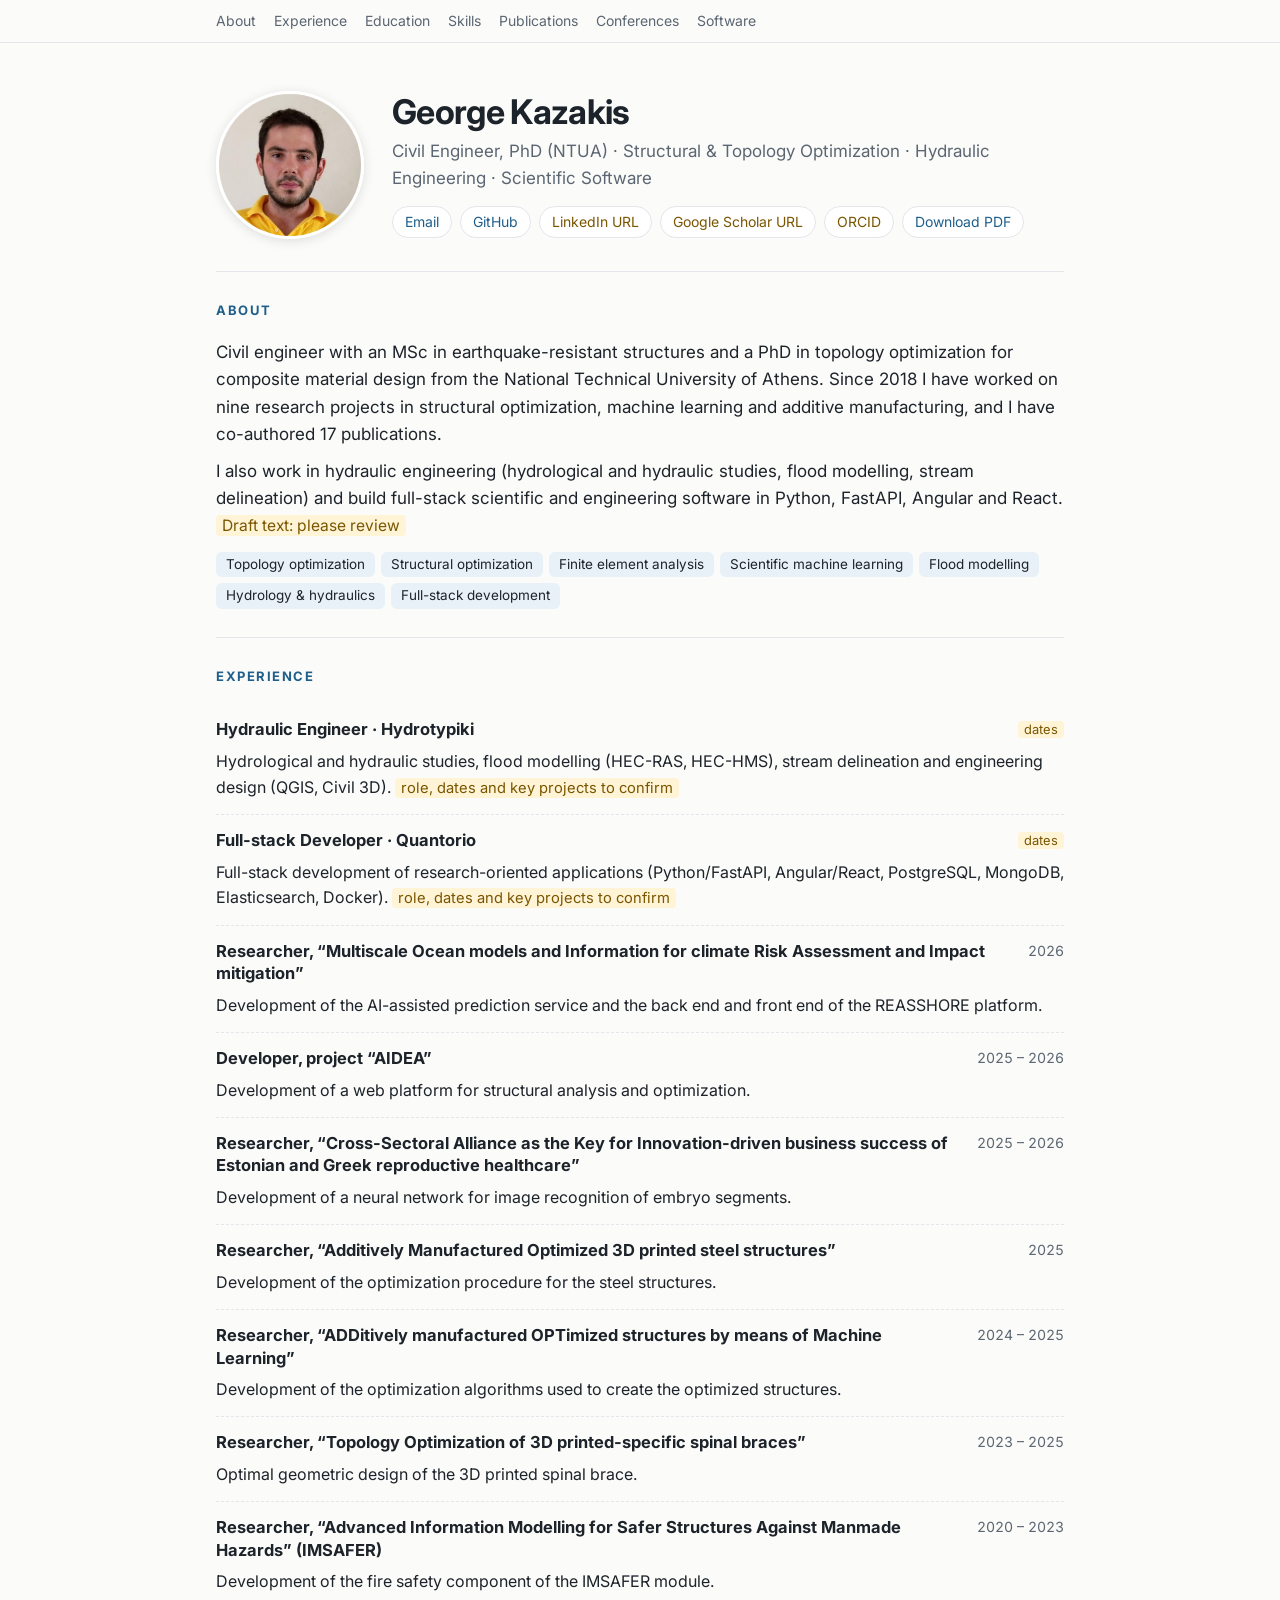
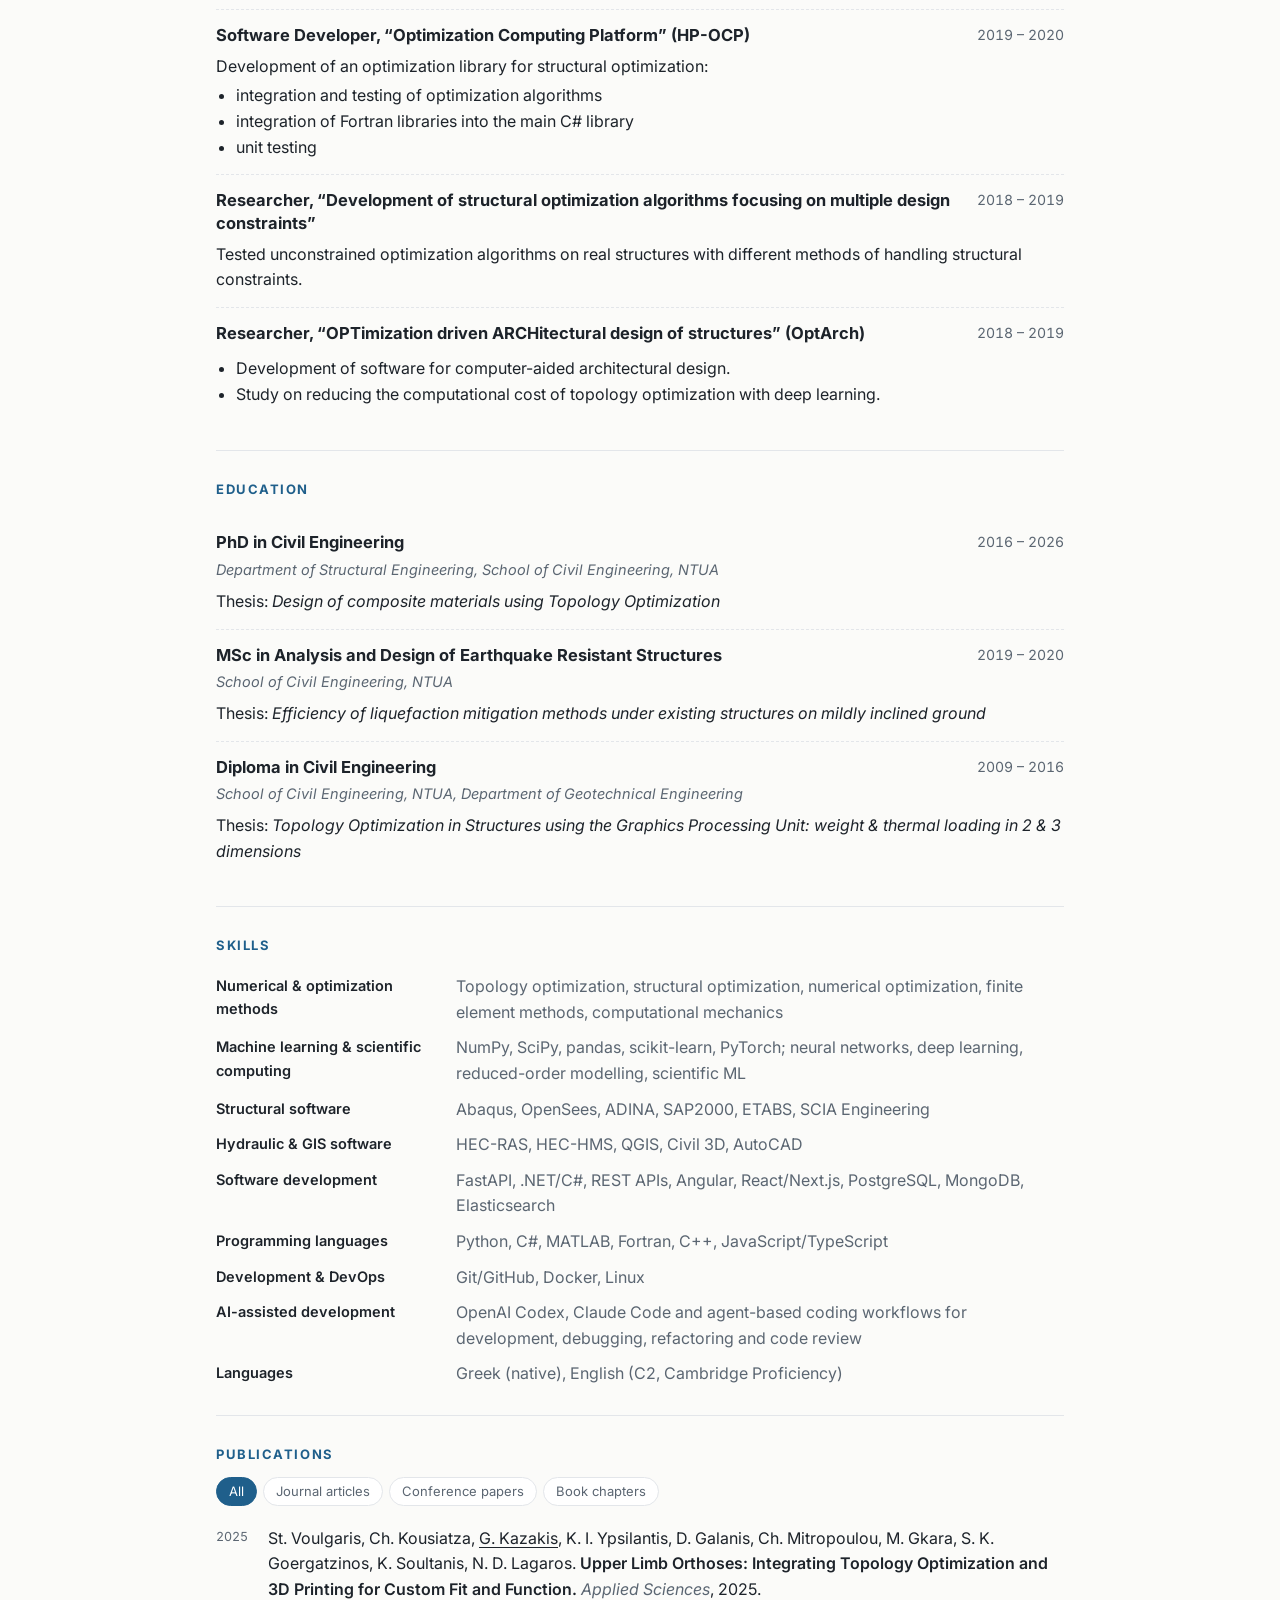
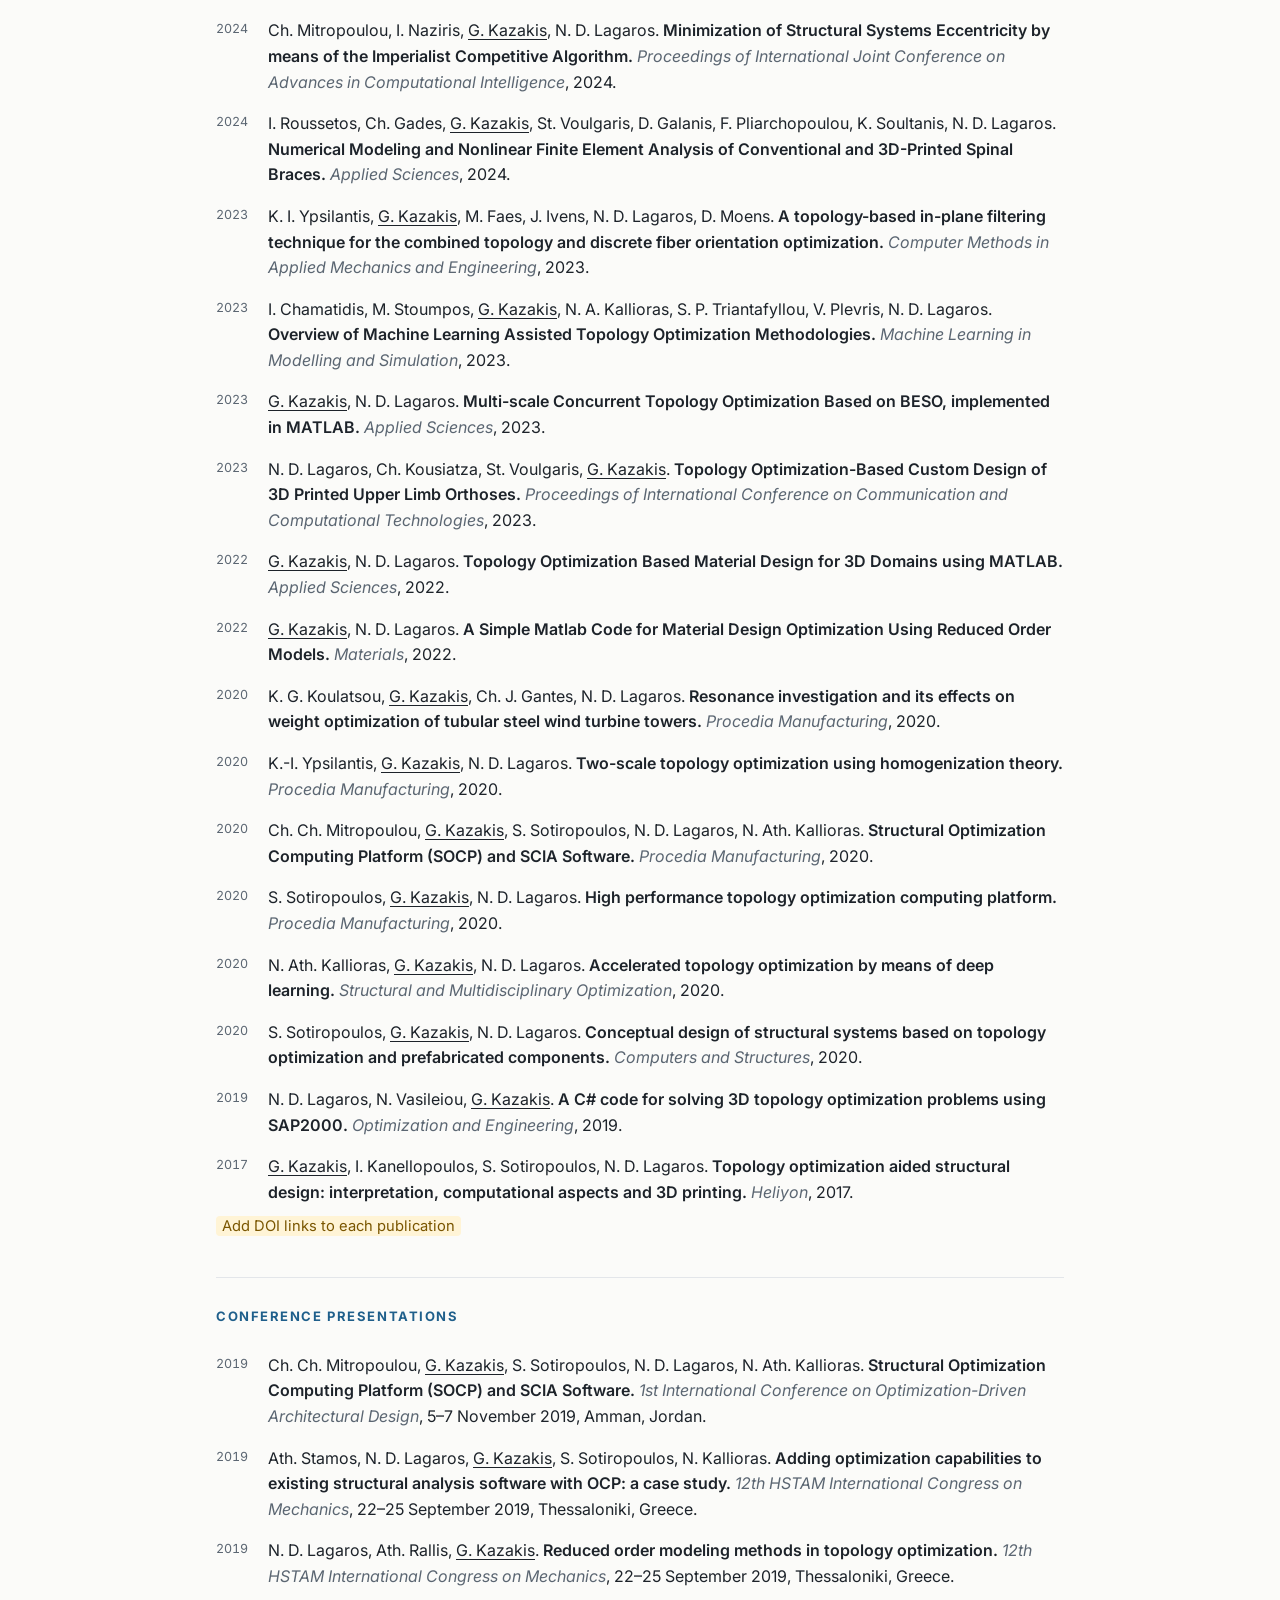
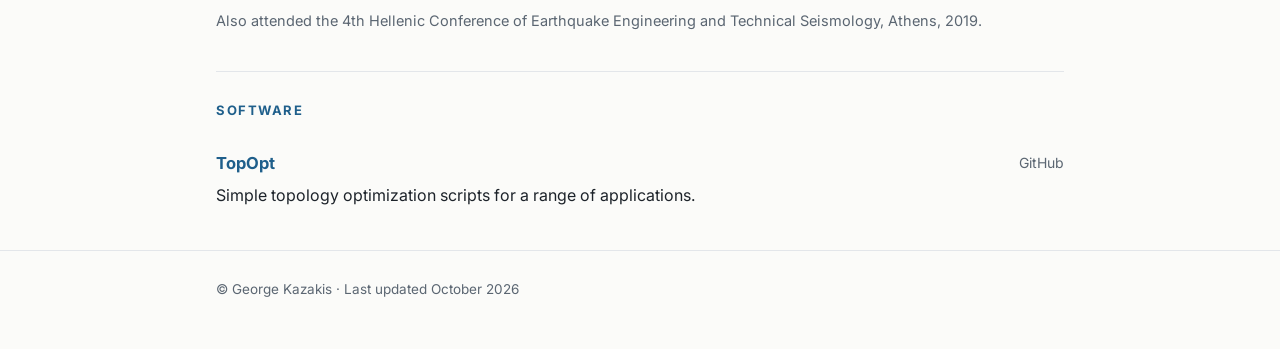
==== index.html @ 55e33fa8 "Add draft CV page (index.html, style.css, profile photo) Static single-page CV built from the existi" ====
<!doctype html>
<html lang="en">
<head>
  <meta charset="utf-8">
  <meta name="viewport" content="width=device-width, initial-scale=1">
  <title>George Kazakis</title>
  <meta name="description" content="George Kazakis, PhD candidate in Civil Engineering (NTUA). Structural and topology optimization, hydraulic engineering, scientific software development.">
  <meta property="og:title" content="George Kazakis">
  <meta property="og:description" content="Civil engineer and researcher in structural and topology optimization, hydraulic engineering and scientific software.">
  <meta property="og:image" content="assets/profile.jpg">
  <link rel="preconnect" href="https://fonts.googleapis.com">
  <link rel="stylesheet" href="https://fonts.googleapis.com/css2?family=Inter:wght@400;600;700&display=swap">
  <link rel="stylesheet" href="style.css">
</head>
<body>

<nav class="nav">
  <div class="wrap">
    <a href="#about">About</a>
    <a href="#experience">Experience</a>
    <a href="#education">Education</a>
    <a href="#skills">Skills</a>
    <a href="#publications">Publications</a>
    <a href="#conferences">Conferences</a>
    <a href="#software">Software</a>
  </div>
</nav>

<main class="wrap">

  <header class="hero">
    <img src="assets/profile.jpg" alt="Portrait of George Kazakis" width="148" height="148">
    <div>
      <h1>George Kazakis</h1>
      <p class="role">Civil Engineer, PhD (NTUA) · Structural &amp; Topology Optimization · Hydraulic Engineering · Scientific Software</p>
      <ul class="links">
        <li><a href="mailto:kzkgeorge@gmail.com">Email</a></li>
        <li><a href="https://github.com/georgekazakis">GitHub</a></li>
        <li><span class="todo">LinkedIn URL</span></li>
        <li><span class="todo">Google Scholar URL</span></li>
        <li><span class="todo">ORCID</span></li>
        <li class="no-print"><a href="#" onclick="window.print();return false;">Download PDF</a></li>
      </ul>
    </div>
  </header>

  <section id="about" class="about">
    <h2>About</h2>
    <p>
      Civil engineer with an MSc in earthquake-resistant structures and a PhD in topology optimization
      for composite material design from the National Technical University of Athens.
      Since 2018 I have worked on nine research projects in structural optimization, machine learning
      and additive manufacturing, and I have co-authored 17 publications.
    </p>
    <p>
      I also work in hydraulic engineering (hydrological and hydraulic studies, flood modelling,
      stream delineation) and build full-stack scientific and engineering software in Python, FastAPI, Angular and React.
      <span class="todo">Draft text: please review</span>
    </p>
    <ul class="tags">
      <li>Topology optimization</li>
      <li>Structural optimization</li>
      <li>Finite element analysis</li>
      <li>Scientific machine learning</li>
      <li>Flood modelling</li>
      <li>Hydrology &amp; hydraulics</li>
      <li>Full-stack development</li>
    </ul>
  </section>

  <section id="experience">
    <h2>Experience</h2>

    <div class="entry">
      <h3>Hydraulic Engineer · Hydrotypiki</h3>
      <span class="when"><span class="todo">dates</span></span>
      <div class="what">
        Hydrological and hydraulic studies, flood modelling (HEC-RAS, HEC-HMS), stream delineation and engineering design (QGIS, Civil 3D).
        <span class="todo">role, dates and key projects to confirm</span>
      </div>
    </div>

    <div class="entry">
      <h3>Full-stack Developer · Quantorio</h3>
      <span class="when"><span class="todo">dates</span></span>
      <div class="what">
        Full-stack development of research-oriented applications (Python/FastAPI, Angular/React, PostgreSQL, MongoDB, Elasticsearch, Docker).
        <span class="todo">role, dates and key projects to confirm</span>
      </div>
    </div>

    <div class="entry">
      <h3>Researcher, “Multiscale Ocean models and Information for climate Risk Assessment and Impact mitigation”</h3>
      <span class="when">2026</span>
      <div class="what">Development of the AI-assisted prediction service and the back end and front end of the REASSHORE platform.</div>
    </div>

    <div class="entry">
      <h3>Developer, project “AIDEA”</h3>
      <span class="when">2025 – 2026</span>
      <div class="what">Development of a web platform for structural analysis and optimization.</div>
    </div>

    <div class="entry">
      <h3>Researcher, “Cross-Sectoral Alliance as the Key for Innovation-driven business success of Estonian and Greek reproductive healthcare”</h3>
      <span class="when">2025 – 2026</span>
      <div class="what">Development of a neural network for image recognition of embryo segments.</div>
    </div>

    <div class="entry">
      <h3>Researcher, “Additively Manufactured Optimized 3D printed steel structures”</h3>
      <span class="when">2025</span>
      <div class="what">Development of the optimization procedure for the steel structures.</div>
    </div>

    <div class="entry">
      <h3>Researcher, “ADDitively manufactured OPTimized structures by means of Machine Learning”</h3>
      <span class="when">2024 – 2025</span>
      <div class="what">Development of the optimization algorithms used to create the optimized structures.</div>
    </div>

    <div class="entry">
      <h3>Researcher, “Topology Optimization of 3D printed-specific spinal braces”</h3>
      <span class="when">2023 – 2025</span>
      <div class="what">Optimal geometric design of the 3D printed spinal brace.</div>
    </div>

    <div class="entry">
      <h3>Researcher, “Advanced Information Modelling for Safer Structures Against Manmade Hazards” (IMSAFER)</h3>
      <span class="when">2020 – 2023</span>
      <div class="what">Development of the fire safety component of the IMSAFER module.</div>
    </div>

    <div class="entry">
      <h3>Software Developer, “Optimization Computing Platform” (HP-OCP)</h3>
      <span class="when">2019 – 2020</span>
      <div class="what">
        Development of an optimization library for structural optimization:
        <ul>
          <li>integration and testing of optimization algorithms</li>
          <li>integration of Fortran libraries into the main C# library</li>
          <li>unit testing</li>
        </ul>
      </div>
    </div>

    <div class="entry">
      <h3>Researcher, “Development of structural optimization algorithms focusing on multiple design constraints”</h3>
      <span class="when">2018 – 2019</span>
      <div class="what">Tested unconstrained optimization algorithms on real structures with different methods of handling structural constraints.</div>
    </div>

    <div class="entry">
      <h3>Researcher, “OPTimization driven ARCHitectural design of structures” (OptArch)</h3>
      <span class="when">2018 – 2019</span>
      <div class="what">
        <ul>
          <li>Development of software for computer-aided architectural design.</li>
          <li>Study on reducing the computational cost of topology optimization with deep learning.</li>
        </ul>
      </div>
    </div>
  </section>

  <section id="education">
    <h2>Education</h2>

    <div class="entry">
      <h3>PhD in Civil Engineering</h3>
      <span class="when">2016 – 2026</span>
      <span class="where">Department of Structural Engineering, School of Civil Engineering, NTUA</span>
      <div class="what">Thesis: <em>Design of composite materials using Topology Optimization</em></div>
    </div>

    <div class="entry">
      <h3>MSc in Analysis and Design of Earthquake Resistant Structures</h3>
      <span class="when">2019 – 2020</span>
      <span class="where">School of Civil Engineering, NTUA</span>
      <div class="what">Thesis: <em>Efficiency of liquefaction mitigation methods under existing structures on mildly inclined ground</em></div>
    </div>

    <div class="entry">
      <h3>Diploma in Civil Engineering</h3>
      <span class="when">2009 – 2016</span>
      <span class="where">School of Civil Engineering, NTUA, Department of Geotechnical Engineering</span>
      <div class="what">Thesis: <em>Topology Optimization in Structures using the Graphics Processing Unit: weight &amp; thermal loading in 2 &amp; 3 dimensions</em></div>
    </div>
  </section>

  <section id="skills">
    <h2>Skills</h2>
    <dl class="skills">
      <dt>Numerical &amp; optimization methods</dt>
      <dd>Topology optimization, structural optimization, numerical optimization, finite element methods, computational mechanics</dd>

      <dt>Machine learning &amp; scientific computing</dt>
      <dd>NumPy, SciPy, pandas, scikit-learn, PyTorch; neural networks, deep learning, reduced-order modelling, scientific ML</dd>

      <dt>Structural software</dt>
      <dd>Abaqus, OpenSees, ADINA, SAP2000, ETABS, SCIA Engineering</dd>

      <dt>Hydraulic &amp; GIS software</dt>
      <dd>HEC-RAS, HEC-HMS, QGIS, Civil 3D, AutoCAD</dd>

      <dt>Software development</dt>
      <dd>FastAPI, .NET/C#, REST APIs, Angular, React/Next.js, PostgreSQL, MongoDB, Elasticsearch</dd>

      <dt>Programming languages</dt>
      <dd>Python, C#, MATLAB, Fortran, C++, JavaScript/TypeScript</dd>

      <dt>Development &amp; DevOps</dt>
      <dd>Git/GitHub, Docker, Linux</dd>

      <dt>AI-assisted development</dt>
      <dd>OpenAI Codex, Claude Code and agent-based coding workflows for development, debugging, refactoring and code review</dd>

      <dt>Languages</dt>
      <dd>Greek (native), English (C2, Cambridge Proficiency)</dd>
    </dl>
  </section>

  <section id="publications">
    <h2>Publications</h2>
    <div class="filter" role="group" aria-label="Filter publications">
      <button type="button" data-filter="all" aria-pressed="true">All</button>
      <button type="button" data-filter="journal" aria-pressed="false">Journal articles</button>
      <button type="button" data-filter="conference" aria-pressed="false">Conference papers</button>
      <button type="button" data-filter="chapter" aria-pressed="false">Book chapters</button>
    </div>
    <ol class="pubs">
      <li data-year="2025" data-type="journal">St. Voulgaris, Ch. Kousiatza, <span class="me">G. Kazakis</span>, K. I. Ypsilantis, D. Galanis, Ch. Mitropoulou, M. Gkara, S. K. Goergatzinos, K. Soultanis, N. D. Lagaros. <span class="title">Upper Limb Orthoses: Integrating Topology Optimization and 3D Printing for Custom Fit and Function.</span> <span class="venue">Applied Sciences</span>, 2025.</li>
      <li data-year="2024" data-type="conference">Ch. Mitropoulou, I. Naziris, <span class="me">G. Kazakis</span>, N. D. Lagaros. <span class="title">Minimization of Structural Systems Eccentricity by means of the Imperialist Competitive Algorithm.</span> <span class="venue">Proceedings of International Joint Conference on Advances in Computational Intelligence</span>, 2024.</li>
      <li data-year="2024" data-type="journal">I. Roussetos, Ch. Gades, <span class="me">G. Kazakis</span>, St. Voulgaris, D. Galanis, F. Pliarchopoulou, K. Soultanis, N. D. Lagaros. <span class="title">Numerical Modeling and Nonlinear Finite Element Analysis of Conventional and 3D-Printed Spinal Braces.</span> <span class="venue">Applied Sciences</span>, 2024.</li>
      <li data-year="2023" data-type="journal">K. I. Ypsilantis, <span class="me">G. Kazakis</span>, M. Faes, J. Ivens, N. D. Lagaros, D. Moens. <span class="title">A topology-based in-plane filtering technique for the combined topology and discrete fiber orientation optimization.</span> <span class="venue">Computer Methods in Applied Mechanics and Engineering</span>, 2023.</li>
      <li data-year="2023" data-type="chapter">I. Chamatidis, M. Stoumpos, <span class="me">G. Kazakis</span>, N. A. Kallioras, S. P. Triantafyllou, V. Plevris, N. D. Lagaros. <span class="title">Overview of Machine Learning Assisted Topology Optimization Methodologies.</span> <span class="venue">Machine Learning in Modelling and Simulation</span>, 2023.</li>
      <li data-year="2023" data-type="journal"><span class="me">G. Kazakis</span>, N. D. Lagaros. <span class="title">Multi-scale Concurrent Topology Optimization Based on BESO, implemented in MATLAB.</span> <span class="venue">Applied Sciences</span>, 2023.</li>
      <li data-year="2023" data-type="conference">N. D. Lagaros, Ch. Kousiatza, St. Voulgaris, <span class="me">G. Kazakis</span>. <span class="title">Topology Optimization-Based Custom Design of 3D Printed Upper Limb Orthoses.</span> <span class="venue">Proceedings of International Conference on Communication and Computational Technologies</span>, 2023.</li>
      <li data-year="2022" data-type="journal"><span class="me">G. Kazakis</span>, N. D. Lagaros. <span class="title">Topology Optimization Based Material Design for 3D Domains using MATLAB.</span> <span class="venue">Applied Sciences</span>, 2022.</li>
      <li data-year="2022" data-type="journal"><span class="me">G. Kazakis</span>, N. D. Lagaros. <span class="title">A Simple Matlab Code for Material Design Optimization Using Reduced Order Models.</span> <span class="venue">Materials</span>, 2022.</li>
      <li data-year="2020" data-type="conference">K. G. Koulatsou, <span class="me">G. Kazakis</span>, Ch. J. Gantes, N. D. Lagaros. <span class="title">Resonance investigation and its effects on weight optimization of tubular steel wind turbine towers.</span> <span class="venue">Procedia Manufacturing</span>, 2020.</li>
      <li data-year="2020" data-type="conference">K.-I. Ypsilantis, <span class="me">G. Kazakis</span>, N. D. Lagaros. <span class="title">Two-scale topology optimization using homogenization theory.</span> <span class="venue">Procedia Manufacturing</span>, 2020.</li>
      <li data-year="2020" data-type="conference">Ch. Ch. Mitropoulou, <span class="me">G. Kazakis</span>, S. Sotiropoulos, N. D. Lagaros, N. Ath. Kallioras. <span class="title">Structural Optimization Computing Platform (SOCP) and SCIA Software.</span> <span class="venue">Procedia Manufacturing</span>, 2020.</li>
      <li data-year="2020" data-type="conference">S. Sotiropoulos, <span class="me">G. Kazakis</span>, N. D. Lagaros. <span class="title">High performance topology optimization computing platform.</span> <span class="venue">Procedia Manufacturing</span>, 2020.</li>
      <li data-year="2020" data-type="journal">N. Ath. Kallioras, <span class="me">G. Kazakis</span>, N. D. Lagaros. <span class="title">Accelerated topology optimization by means of deep learning.</span> <span class="venue">Structural and Multidisciplinary Optimization</span>, 2020.</li>
      <li data-year="2020" data-type="journal">S. Sotiropoulos, <span class="me">G. Kazakis</span>, N. D. Lagaros. <span class="title">Conceptual design of structural systems based on topology optimization and prefabricated components.</span> <span class="venue">Computers and Structures</span>, 2020.</li>
      <li data-year="2019" data-type="journal">N. D. Lagaros, N. Vasileiou, <span class="me">G. Kazakis</span>. <span class="title">A C# code for solving 3D topology optimization problems using SAP2000.</span> <span class="venue">Optimization and Engineering</span>, 2019.</li>
      <li data-year="2017" data-type="journal"><span class="me">G. Kazakis</span>, I. Kanellopoulos, S. Sotiropoulos, N. D. Lagaros. <span class="title">Topology optimization aided structural design: interpretation, computational aspects and 3D printing.</span> <span class="venue">Heliyon</span>, 2017.</li>
    </ol>
    <p><span class="todo">Add DOI links to each publication</span></p>
  </section>

  <section id="conferences">
    <h2>Conference presentations</h2>
    <ol class="pubs">
      <li data-year="2019">Ch. Ch. Mitropoulou, <span class="me">G. Kazakis</span>, S. Sotiropoulos, N. D. Lagaros, N. Ath. Kallioras. <span class="title">Structural Optimization Computing Platform (SOCP) and SCIA Software.</span> <span class="venue">1st International Conference on Optimization-Driven Architectural Design</span>, 5–7 November 2019, Amman, Jordan.</li>
      <li data-year="2019">Ath. Stamos, N. D. Lagaros, <span class="me">G. Kazakis</span>, S. Sotiropoulos, N. Kallioras. <span class="title">Adding optimization capabilities to existing structural analysis software with OCP: a case study.</span> <span class="venue">12th HSTAM International Congress on Mechanics</span>, 22–25 September 2019, Thessaloniki, Greece.</li>
      <li data-year="2019">N. D. Lagaros, Ath. Rallis, <span class="me">G. Kazakis</span>. <span class="title">Reduced order modeling methods in topology optimization.</span> <span class="venue">12th HSTAM International Congress on Mechanics</span>, 22–25 September 2019, Thessaloniki, Greece.</li>
    </ol>
    <p style="margin-top:12px;color:var(--muted);font-size:14.5px">
      Also attended the 4th Hellenic Conference of Earthquake Engineering and Technical Seismology, Athens, 2019.
    </p>
  </section>

  <section id="software">
    <h2>Software</h2>
    <div class="entry">
      <h3><a href="https://github.com/georgekazakis/TopOpt">TopOpt</a></h3>
      <span class="when">GitHub</span>
      <div class="what">Simple topology optimization scripts for a range of applications.</div>
    </div>
  </section>

</main>

<footer>
  <div class="wrap">© George Kazakis · Last updated October 2026</div>
</footer>

<script>
  // Publication type filter
  document.querySelectorAll('.filter button').forEach(btn => {
    btn.addEventListener('click', () => {
      const f = btn.dataset.filter;
      document.querySelectorAll('.filter button').forEach(b => b.setAttribute('aria-pressed', b === btn));
      document.querySelectorAll('#publications .pubs li').forEach(li => {
        li.hidden = f !== 'all' && li.dataset.type !== f;
      });
    });
  });
</script>
</body>
</html>
---- style.css ----
:root {
  --bg: #fbfbf9;
  --surface: #ffffff;
  --text: #1d232a;
  --muted: #5b6672;
  --line: #e3e6ea;
  --accent: #1f5f8b;
  --accent-soft: #e8f1f7;
  --todo-bg: #fff4d6;
  --todo-text: #7a5600;
  --radius: 10px;
  --maxw: 880px;
  color-scheme: light;
}

@media (prefers-color-scheme: dark) {
  :root:not([data-theme="light"]) {
    --bg: #12161b;
    --surface: #181d23;
    --text: #e4e8ec;
    --muted: #9aa5b1;
    --line: #2a313a;
    --accent: #6fb3e0;
    --accent-soft: #1c2a36;
    --todo-bg: #3a2f12;
    --todo-text: #f1cf7a;
    color-scheme: dark;
  }
}

* { box-sizing: border-box; }

html { scroll-behavior: smooth; }

body {
  margin: 0;
  background: var(--bg);
  color: var(--text);
  font: 16px/1.6 "Inter", system-ui, -apple-system, "Segoe UI", Roboto, sans-serif;
  -webkit-font-smoothing: antialiased;
}

a { color: var(--accent); text-decoration: none; }
a:hover { text-decoration: underline; }

.wrap { max-width: var(--maxw); margin: 0 auto; padding: 0 16px; }

/* Top navigation */
.nav {
  position: sticky; top: 0; z-index: 10;
  background: color-mix(in srgb, var(--bg) 88%, transparent);
  backdrop-filter: blur(8px);
  border-bottom: 1px solid var(--line);
}
.nav .wrap { display: flex; gap: 18px; overflow-x: auto; padding-top: 10px; padding-bottom: 10px; }
.nav a { color: var(--muted); font-size: 14px; white-space: nowrap; }
.nav a:hover { color: var(--accent); text-decoration: none; }

/* Header */
.hero { display: grid; grid-template-columns: 148px 1fr; gap: 28px; align-items: center; padding: 48px 0 32px; }
.hero img { width: 148px; height: 148px; border-radius: 50%; object-fit: cover; border: 3px solid var(--surface); box-shadow: 0 2px 12px rgb(0 0 0 / .12); }
.hero h1 { margin: 0; font-size: 34px; line-height: 1.15; letter-spacing: -.02em; }
.hero .role { margin: 6px 0 14px; color: var(--muted); font-size: 17px; }
.links { display: flex; flex-wrap: wrap; gap: 8px; padding: 0; margin: 0; list-style: none; }
.links a, .links span {
  display: inline-block; padding: 4px 12px; border: 1px solid var(--line); border-radius: 999px;
  font-size: 14px; background: var(--surface);
}
.links a:hover { border-color: var(--accent); text-decoration: none; }

/* Sections */
section { padding: 28px 0; border-top: 1px solid var(--line); scroll-margin-top: 56px; }
h2 { margin: 0 0 18px; font-size: 13px; letter-spacing: .12em; text-transform: uppercase; color: var(--accent); }
h3 { margin: 0; font-size: 16.5px; line-height: 1.35; }
p { margin: 0 0 10px; }

.about p { font-size: 17px; }

.tags { display: flex; flex-wrap: wrap; gap: 6px; padding: 0; margin: 12px 0 0; list-style: none; }
.tags li { background: var(--accent-soft); color: var(--text); padding: 2px 10px; border-radius: 6px; font-size: 13.5px; }

/* Timeline entries */
.entry { display: grid; grid-template-columns: 1fr auto; gap: 4px 20px; padding: 14px 0; }
.entry + .entry { border-top: 1px dashed var(--line); }
.entry .when { color: var(--muted); font-size: 14px; font-variant-numeric: tabular-nums; white-space: nowrap; }
.entry .where { grid-column: 1 / -1; color: var(--muted); font-size: 14.5px; font-style: italic; }
.entry .what { grid-column: 1 / -1; margin: 4px 0 0; }
.entry .what ul { margin: 4px 0 0; padding-left: 20px; }

/* Skills */
.skills { display: grid; grid-template-columns: 220px 1fr; gap: 10px 20px; margin: 0; }
.skills dt { font-weight: 600; font-size: 14.5px; }
.skills dd { margin: 0; color: var(--muted); }

/* Publications */
.pubs { margin: 0; padding-left: 0; list-style: none; counter-reset: pub; }
.pubs li { position: relative; padding: 8px 0 8px 52px; counter-increment: pub; }
.pubs li::before {
  content: attr(data-year); position: absolute; left: 0; top: 9px;
  font-size: 12.5px; color: var(--muted); font-variant-numeric: tabular-nums;
}
.pubs .title { font-weight: 600; }
.pubs .venue { font-style: italic; color: var(--muted); }
.me { text-decoration: underline; text-underline-offset: 3px; }

.filter { display: flex; gap: 6px; flex-wrap: wrap; margin: -6px 0 12px; }
.filter button {
  font: inherit; font-size: 13px; padding: 3px 12px; border-radius: 999px; cursor: pointer;
  border: 1px solid var(--line); background: var(--surface); color: var(--muted);
}
.filter button[aria-pressed="true"] { background: var(--accent); border-color: var(--accent); color: #fff; }

/* Draft placeholders: easy to spot, remove before going live */
.todo {
  background: var(--todo-bg); color: var(--todo-text);
  padding: 1px 6px; border-radius: 4px; font-size: .92em; font-style: normal;
}

footer { padding: 28px 0 48px; border-top: 1px solid var(--line); color: var(--muted); font-size: 13.5px; }

@media (max-width: 640px) {
  .hero { grid-template-columns: 1fr; text-align: center; padding-top: 32px; }
  .hero img { margin: 0 auto; width: 120px; height: 120px; }
  .links { justify-content: center; }
  .hero h1 { font-size: 28px; }
  .skills { grid-template-columns: 1fr; gap: 2px; }
  .skills dd { margin-bottom: 10px; }
  .entry { grid-template-columns: 1fr; }
  .entry .when { order: -1; }
}

/* Print = a clean PDF CV straight from the browser */
@media print {
  :root { --bg: #fff; --surface: #fff; --text: #000; --muted: #444; --line: #ccc; --accent: #1f5f8b; --accent-soft: #eef3f7; }
  body { font-size: 11pt; }
  .nav, .filter, .no-print, .todo { display: none !important; }
  .hero { padding-top: 0; }
  section { break-inside: auto; padding: 14px 0; }
  .entry, .pubs li { break-inside: avoid; }
  a { color: inherit; }
}
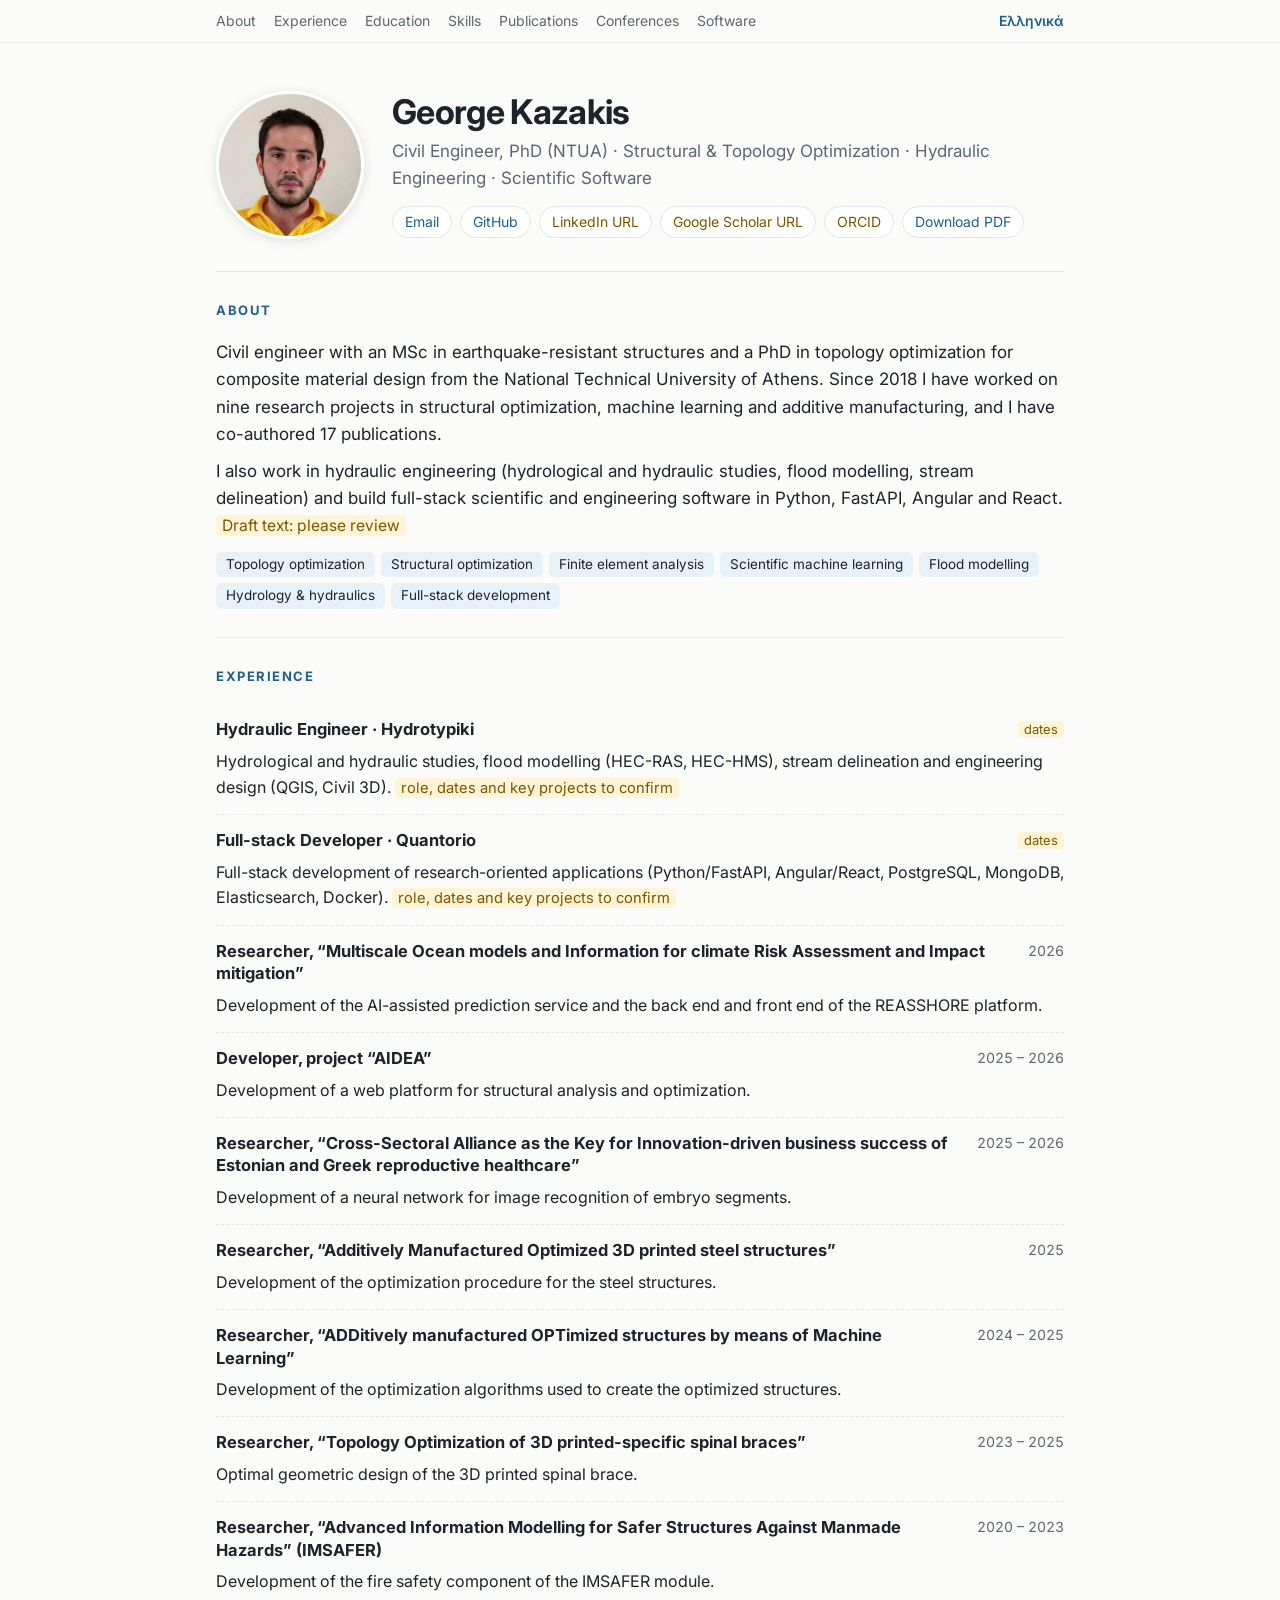
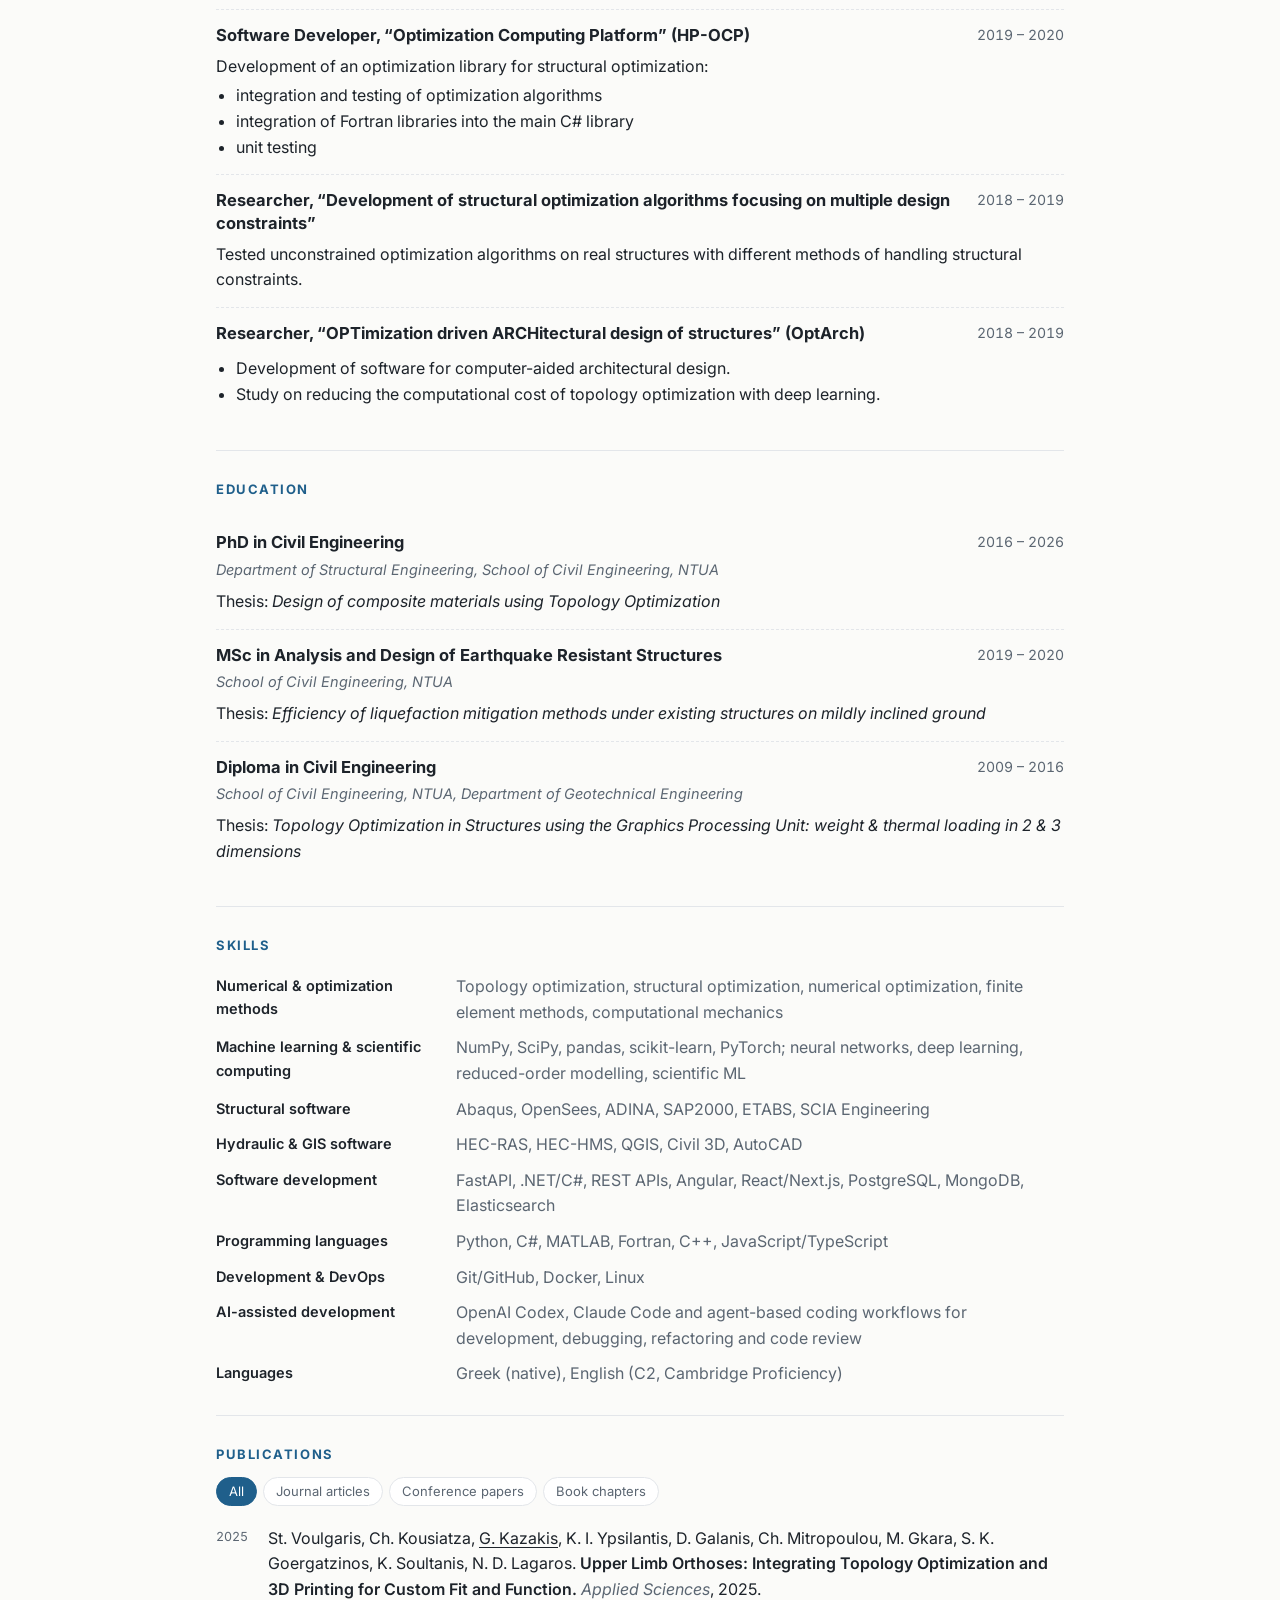
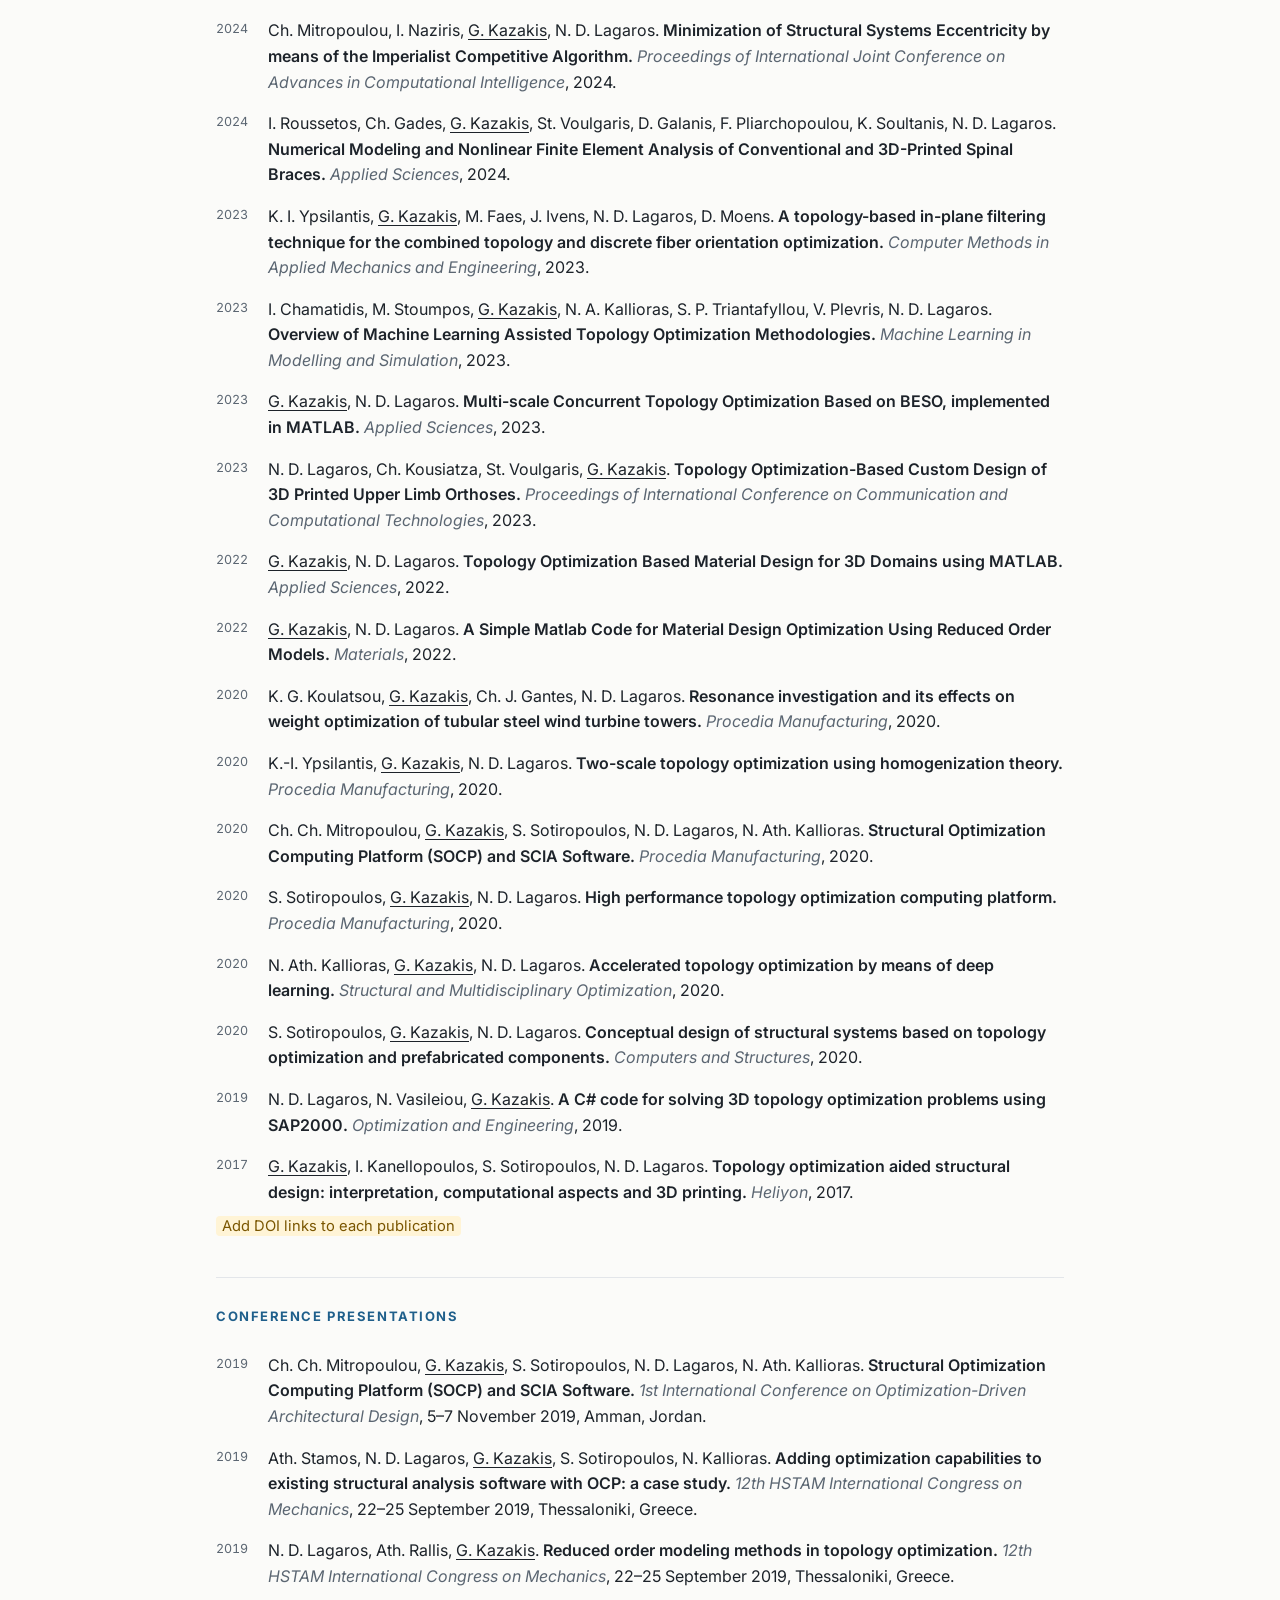
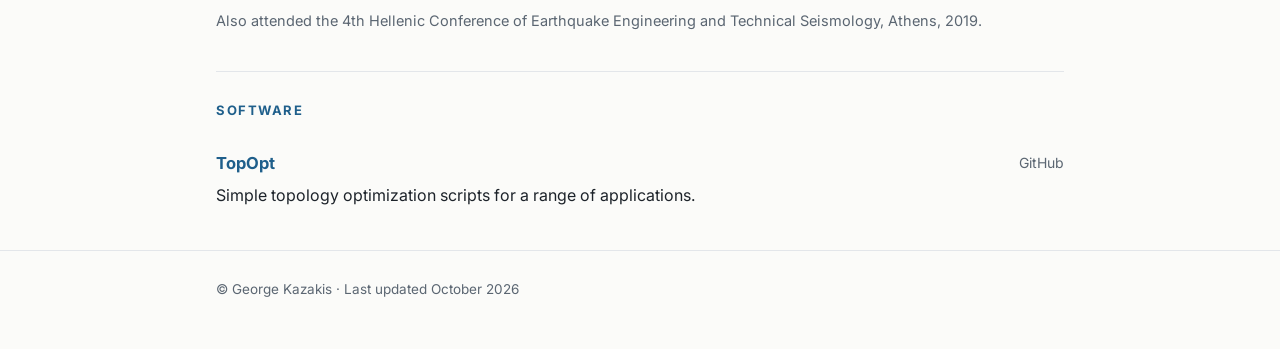
==== commit 45861042: "Add Greek version of the CV page with language switcher el/index.html mirrors the English page; both" ====
--- a/index.html
+++ b/index.html
@@ -11,11 +11,14 @@
   <link rel="preconnect" href="https://fonts.googleapis.com">
   <link rel="stylesheet" href="https://fonts.googleapis.com/css2?family=Inter:wght@400;600;700&display=swap">
   <link rel="stylesheet" href="style.css">
+  <link rel="alternate" hreflang="en" href="https://georgekazakis.github.io/">
+  <link rel="alternate" hreflang="el" href="https://georgekazakis.github.io/el/">
 </head>
 <body>
 
 <nav class="nav">
   <div class="wrap">
+    <div class="nav-links">
     <a href="#about">About</a>
     <a href="#experience">Experience</a>
     <a href="#education">Education</a>
@@ -23,6 +26,8 @@
     <a href="#publications">Publications</a>
     <a href="#conferences">Conferences</a>
     <a href="#software">Software</a>
+    </div>
+    <a class="lang" href="el/" lang="el" hreflang="el">Ελληνικά</a>
   </div>
 </nav>
 
--- a/style.css
+++ b/style.css
@@ -52,9 +52,11 @@
   backdrop-filter: blur(8px);
   border-bottom: 1px solid var(--line);
 }
-.nav .wrap { display: flex; gap: 18px; overflow-x: auto; padding-top: 10px; padding-bottom: 10px; }
+.nav .wrap { display: flex; align-items: center; gap: 16px; padding-top: 10px; padding-bottom: 10px; }
+.nav-links { display: flex; gap: 18px; flex: 1; min-width: 0; overflow-x: auto; scrollbar-width: none; }
 .nav a { color: var(--muted); font-size: 14px; white-space: nowrap; }
 .nav a:hover { color: var(--accent); text-decoration: none; }
+.nav .lang { flex: none; color: var(--accent); font-weight: 600; }
 
 /* Header */
 .hero { display: grid; grid-template-columns: 148px 1fr; gap: 28px; align-items: center; padding: 48px 0 32px; }
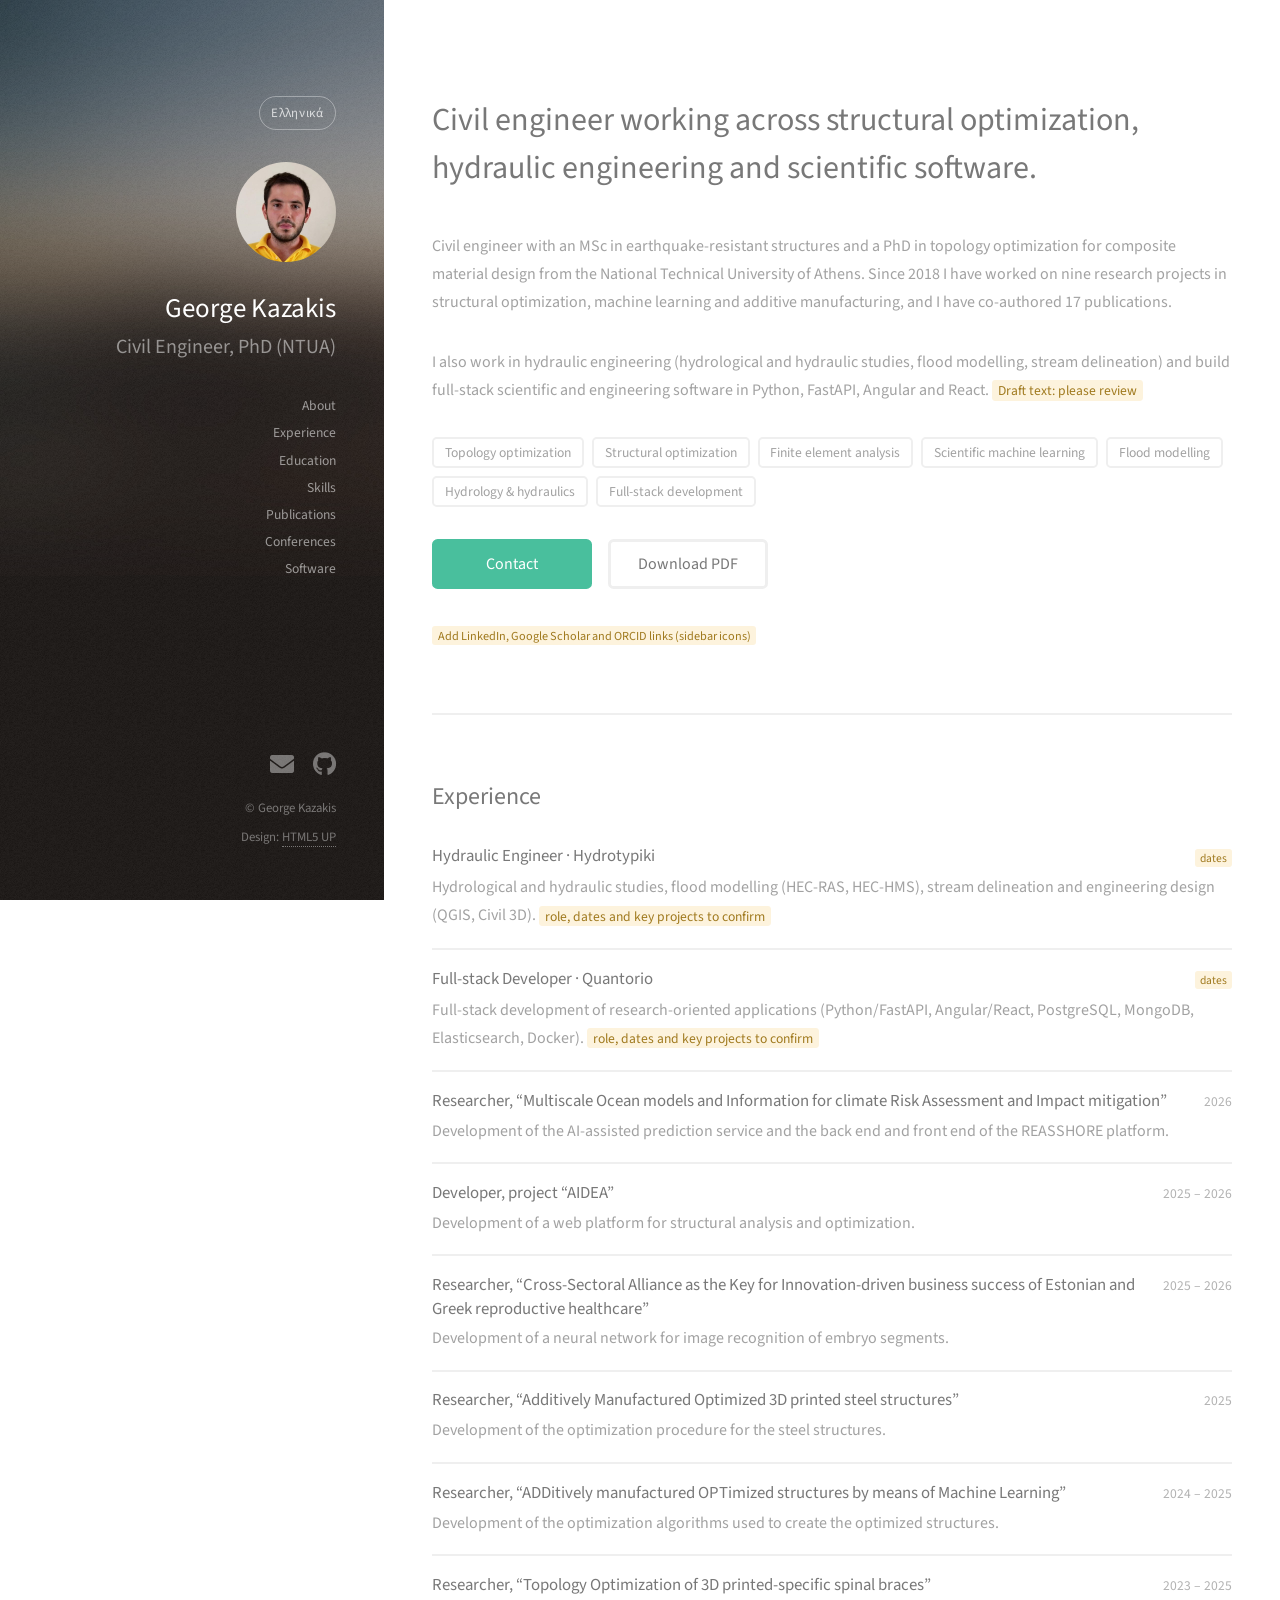
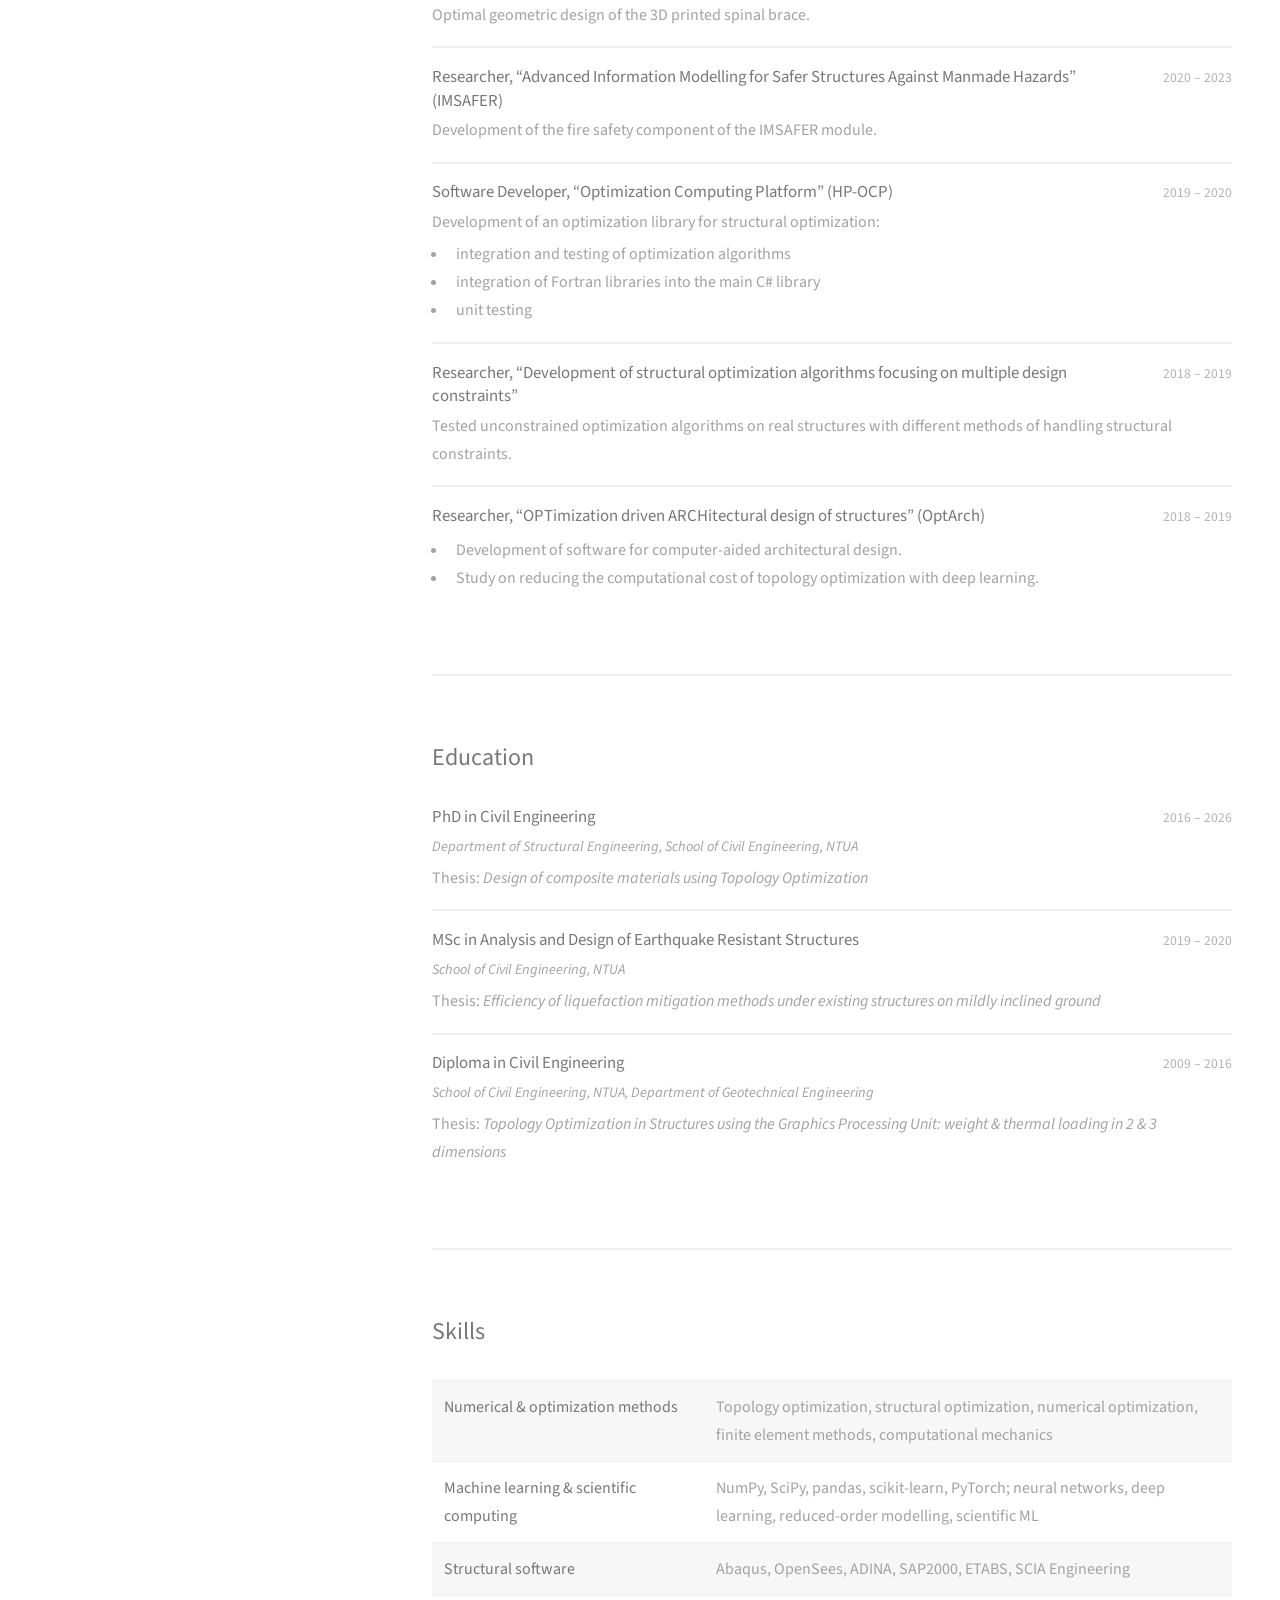
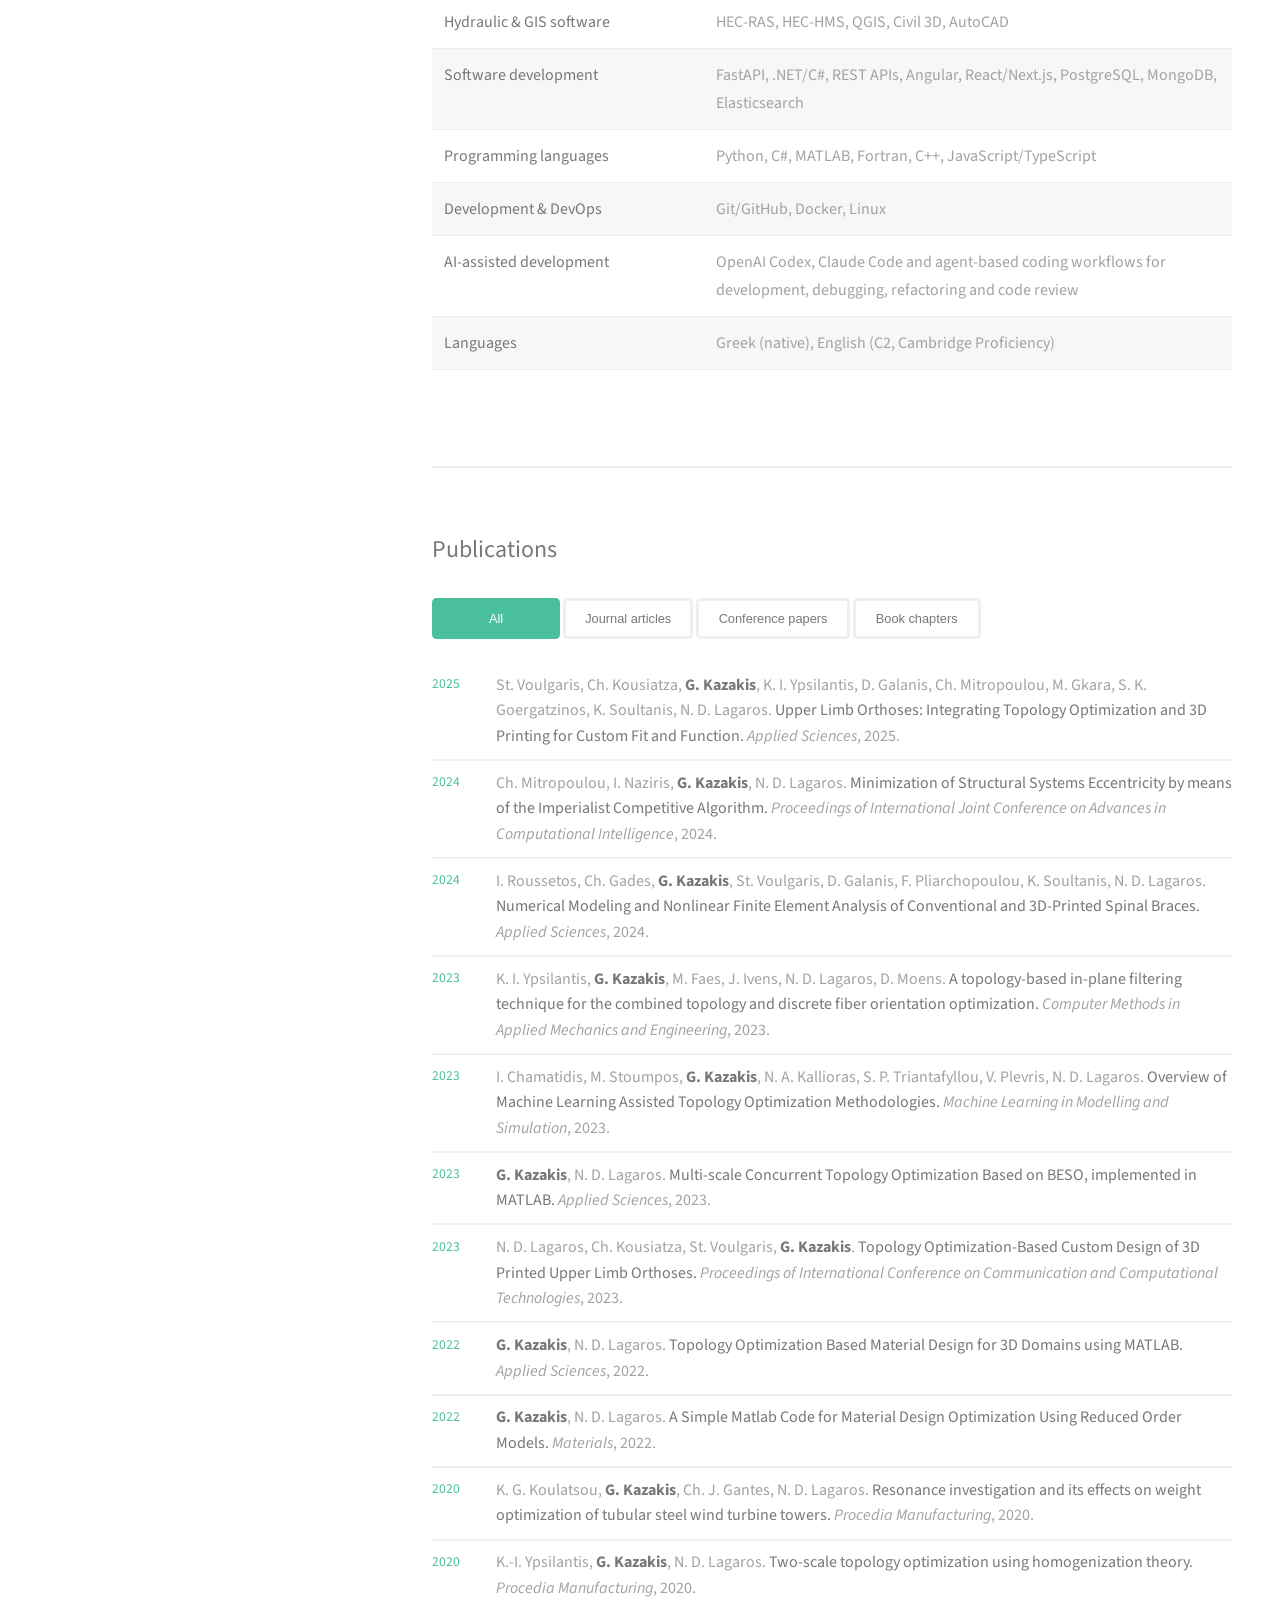
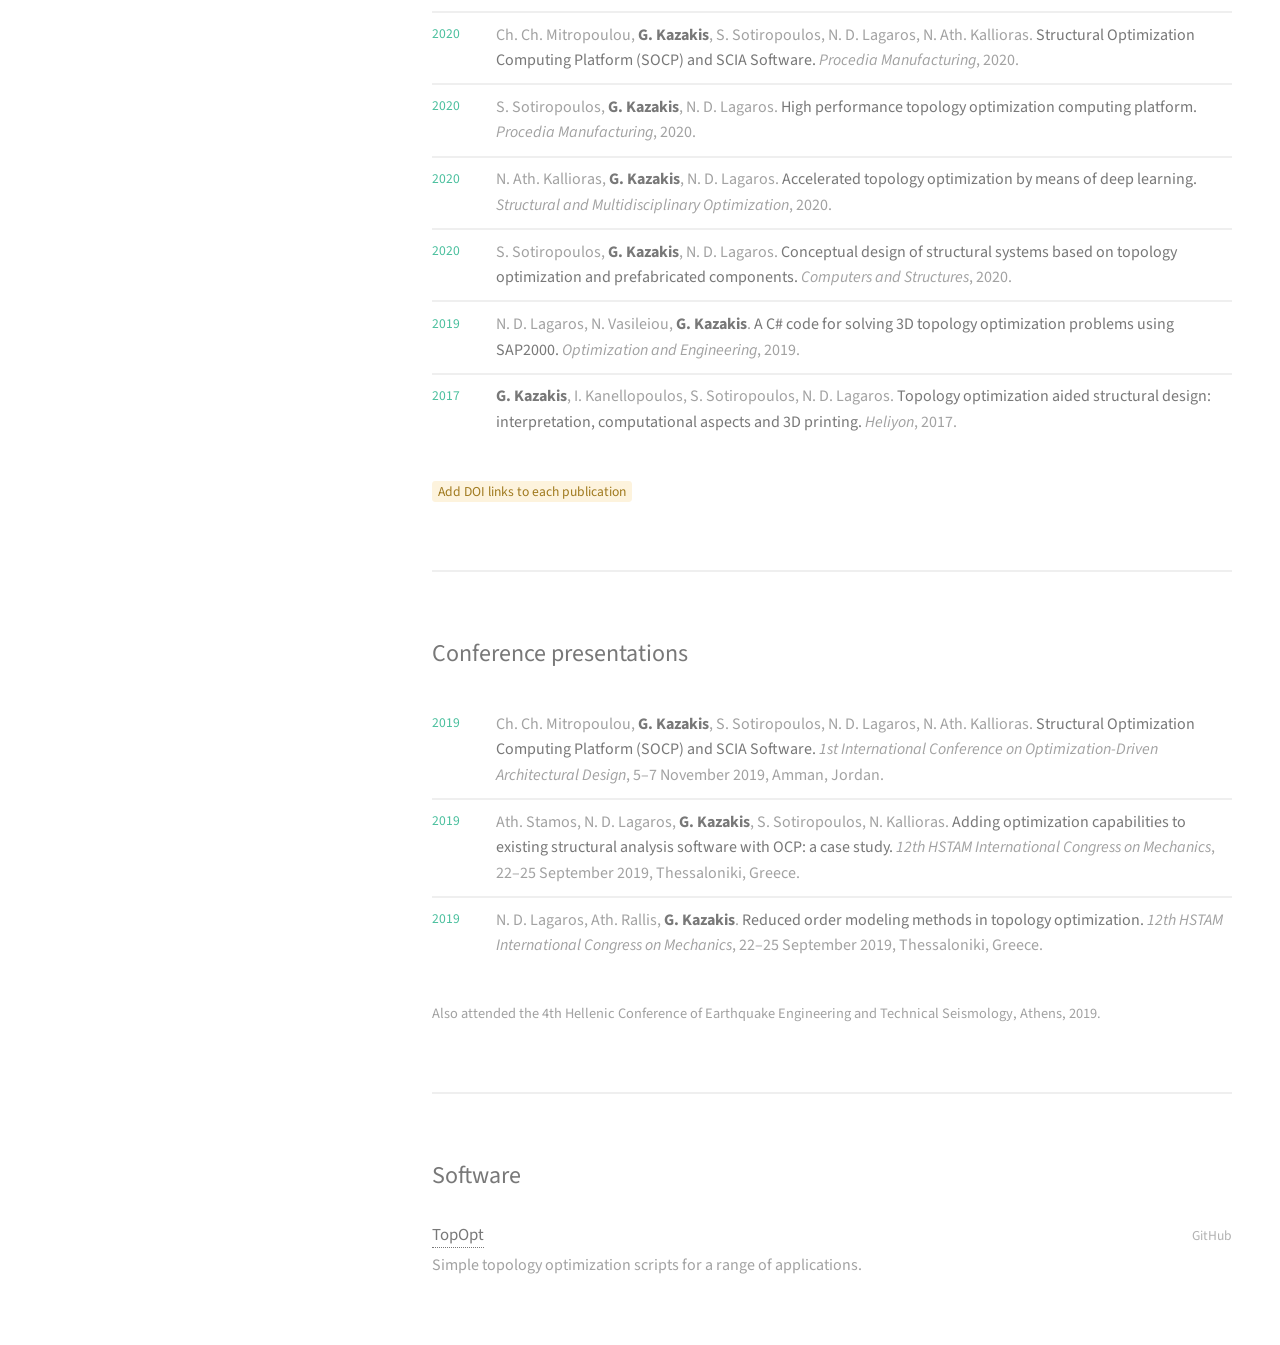
==== commit bc091b15: "Switch CV pages to the Strata (HTML5 UP) layout Sidebar with photo, title, section nav and language " ====
--- a/index.html
+++ b/index.html
@@ -1,297 +1,309 @@
-<!doctype html>
+<!DOCTYPE HTML>
+<!--
+	Based on Strata by HTML5 UP
+	html5up.net | @ajlkn
+	Free for personal and commercial use under the CCA 3.0 license (html5up.net/license)
+-->
 <html lang="en">
-<head>
-  <meta charset="utf-8">
-  <meta name="viewport" content="width=device-width, initial-scale=1">
-  <title>George Kazakis</title>
-  <meta name="description" content="George Kazakis, PhD candidate in Civil Engineering (NTUA). Structural and topology optimization, hydraulic engineering, scientific software development.">
-  <meta property="og:title" content="George Kazakis">
-  <meta property="og:description" content="Civil engineer and researcher in structural and topology optimization, hydraulic engineering and scientific software.">
-  <meta property="og:image" content="assets/profile.jpg">
-  <link rel="preconnect" href="https://fonts.googleapis.com">
-  <link rel="stylesheet" href="https://fonts.googleapis.com/css2?family=Inter:wght@400;600;700&display=swap">
-  <link rel="stylesheet" href="style.css">
-  <link rel="alternate" hreflang="en" href="https://georgekazakis.github.io/">
-  <link rel="alternate" hreflang="el" href="https://georgekazakis.github.io/el/">
-</head>
-<body>
-
-<nav class="nav">
-  <div class="wrap">
-    <div class="nav-links">
-    <a href="#about">About</a>
-    <a href="#experience">Experience</a>
-    <a href="#education">Education</a>
-    <a href="#skills">Skills</a>
-    <a href="#publications">Publications</a>
-    <a href="#conferences">Conferences</a>
-    <a href="#software">Software</a>
-    </div>
-    <a class="lang" href="el/" lang="el" hreflang="el">Ελληνικά</a>
-  </div>
-</nav>
-
-<main class="wrap">
-
-  <header class="hero">
-    <img src="assets/profile.jpg" alt="Portrait of George Kazakis" width="148" height="148">
-    <div>
-      <h1>George Kazakis</h1>
-      <p class="role">Civil Engineer, PhD (NTUA) · Structural &amp; Topology Optimization · Hydraulic Engineering · Scientific Software</p>
-      <ul class="links">
-        <li><a href="mailto:kzkgeorge@gmail.com">Email</a></li>
-        <li><a href="https://github.com/georgekazakis">GitHub</a></li>
-        <li><span class="todo">LinkedIn URL</span></li>
-        <li><span class="todo">Google Scholar URL</span></li>
-        <li><span class="todo">ORCID</span></li>
-        <li class="no-print"><a href="#" onclick="window.print();return false;">Download PDF</a></li>
-      </ul>
-    </div>
-  </header>
-
-  <section id="about" class="about">
-    <h2>About</h2>
-    <p>
-      Civil engineer with an MSc in earthquake-resistant structures and a PhD in topology optimization
-      for composite material design from the National Technical University of Athens.
-      Since 2018 I have worked on nine research projects in structural optimization, machine learning
-      and additive manufacturing, and I have co-authored 17 publications.
-    </p>
-    <p>
-      I also work in hydraulic engineering (hydrological and hydraulic studies, flood modelling,
-      stream delineation) and build full-stack scientific and engineering software in Python, FastAPI, Angular and React.
-      <span class="todo">Draft text: please review</span>
-    </p>
-    <ul class="tags">
-      <li>Topology optimization</li>
-      <li>Structural optimization</li>
-      <li>Finite element analysis</li>
-      <li>Scientific machine learning</li>
-      <li>Flood modelling</li>
-      <li>Hydrology &amp; hydraulics</li>
-      <li>Full-stack development</li>
-    </ul>
-  </section>
-
-  <section id="experience">
-    <h2>Experience</h2>
-
-    <div class="entry">
-      <h3>Hydraulic Engineer · Hydrotypiki</h3>
-      <span class="when"><span class="todo">dates</span></span>
-      <div class="what">
-        Hydrological and hydraulic studies, flood modelling (HEC-RAS, HEC-HMS), stream delineation and engineering design (QGIS, Civil 3D).
-        <span class="todo">role, dates and key projects to confirm</span>
-      </div>
-    </div>
-
-    <div class="entry">
-      <h3>Full-stack Developer · Quantorio</h3>
-      <span class="when"><span class="todo">dates</span></span>
-      <div class="what">
-        Full-stack development of research-oriented applications (Python/FastAPI, Angular/React, PostgreSQL, MongoDB, Elasticsearch, Docker).
-        <span class="todo">role, dates and key projects to confirm</span>
-      </div>
-    </div>
-
-    <div class="entry">
-      <h3>Researcher, “Multiscale Ocean models and Information for climate Risk Assessment and Impact mitigation”</h3>
-      <span class="when">2026</span>
-      <div class="what">Development of the AI-assisted prediction service and the back end and front end of the REASSHORE platform.</div>
-    </div>
-
-    <div class="entry">
-      <h3>Developer, project “AIDEA”</h3>
-      <span class="when">2025 – 2026</span>
-      <div class="what">Development of a web platform for structural analysis and optimization.</div>
-    </div>
-
-    <div class="entry">
-      <h3>Researcher, “Cross-Sectoral Alliance as the Key for Innovation-driven business success of Estonian and Greek reproductive healthcare”</h3>
-      <span class="when">2025 – 2026</span>
-      <div class="what">Development of a neural network for image recognition of embryo segments.</div>
-    </div>
-
-    <div class="entry">
-      <h3>Researcher, “Additively Manufactured Optimized 3D printed steel structures”</h3>
-      <span class="when">2025</span>
-      <div class="what">Development of the optimization procedure for the steel structures.</div>
-    </div>
-
-    <div class="entry">
-      <h3>Researcher, “ADDitively manufactured OPTimized structures by means of Machine Learning”</h3>
-      <span class="when">2024 – 2025</span>
-      <div class="what">Development of the optimization algorithms used to create the optimized structures.</div>
-    </div>
-
-    <div class="entry">
-      <h3>Researcher, “Topology Optimization of 3D printed-specific spinal braces”</h3>
-      <span class="when">2023 – 2025</span>
-      <div class="what">Optimal geometric design of the 3D printed spinal brace.</div>
-    </div>
-
-    <div class="entry">
-      <h3>Researcher, “Advanced Information Modelling for Safer Structures Against Manmade Hazards” (IMSAFER)</h3>
-      <span class="when">2020 – 2023</span>
-      <div class="what">Development of the fire safety component of the IMSAFER module.</div>
-    </div>
-
-    <div class="entry">
-      <h3>Software Developer, “Optimization Computing Platform” (HP-OCP)</h3>
-      <span class="when">2019 – 2020</span>
-      <div class="what">
-        Development of an optimization library for structural optimization:
-        <ul>
-          <li>integration and testing of optimization algorithms</li>
-          <li>integration of Fortran libraries into the main C# library</li>
-          <li>unit testing</li>
-        </ul>
-      </div>
-    </div>
-
-    <div class="entry">
-      <h3>Researcher, “Development of structural optimization algorithms focusing on multiple design constraints”</h3>
-      <span class="when">2018 – 2019</span>
-      <div class="what">Tested unconstrained optimization algorithms on real structures with different methods of handling structural constraints.</div>
-    </div>
-
-    <div class="entry">
-      <h3>Researcher, “OPTimization driven ARCHitectural design of structures” (OptArch)</h3>
-      <span class="when">2018 – 2019</span>
-      <div class="what">
-        <ul>
-          <li>Development of software for computer-aided architectural design.</li>
-          <li>Study on reducing the computational cost of topology optimization with deep learning.</li>
-        </ul>
-      </div>
-    </div>
-  </section>
-
-  <section id="education">
-    <h2>Education</h2>
-
-    <div class="entry">
-      <h3>PhD in Civil Engineering</h3>
-      <span class="when">2016 – 2026</span>
-      <span class="where">Department of Structural Engineering, School of Civil Engineering, NTUA</span>
-      <div class="what">Thesis: <em>Design of composite materials using Topology Optimization</em></div>
-    </div>
-
-    <div class="entry">
-      <h3>MSc in Analysis and Design of Earthquake Resistant Structures</h3>
-      <span class="when">2019 – 2020</span>
-      <span class="where">School of Civil Engineering, NTUA</span>
-      <div class="what">Thesis: <em>Efficiency of liquefaction mitigation methods under existing structures on mildly inclined ground</em></div>
-    </div>
-
-    <div class="entry">
-      <h3>Diploma in Civil Engineering</h3>
-      <span class="when">2009 – 2016</span>
-      <span class="where">School of Civil Engineering, NTUA, Department of Geotechnical Engineering</span>
-      <div class="what">Thesis: <em>Topology Optimization in Structures using the Graphics Processing Unit: weight &amp; thermal loading in 2 &amp; 3 dimensions</em></div>
-    </div>
-  </section>
-
-  <section id="skills">
-    <h2>Skills</h2>
-    <dl class="skills">
-      <dt>Numerical &amp; optimization methods</dt>
-      <dd>Topology optimization, structural optimization, numerical optimization, finite element methods, computational mechanics</dd>
-
-      <dt>Machine learning &amp; scientific computing</dt>
-      <dd>NumPy, SciPy, pandas, scikit-learn, PyTorch; neural networks, deep learning, reduced-order modelling, scientific ML</dd>
-
-      <dt>Structural software</dt>
-      <dd>Abaqus, OpenSees, ADINA, SAP2000, ETABS, SCIA Engineering</dd>
-
-      <dt>Hydraulic &amp; GIS software</dt>
-      <dd>HEC-RAS, HEC-HMS, QGIS, Civil 3D, AutoCAD</dd>
-
-      <dt>Software development</dt>
-      <dd>FastAPI, .NET/C#, REST APIs, Angular, React/Next.js, PostgreSQL, MongoDB, Elasticsearch</dd>
-
-      <dt>Programming languages</dt>
-      <dd>Python, C#, MATLAB, Fortran, C++, JavaScript/TypeScript</dd>
-
-      <dt>Development &amp; DevOps</dt>
-      <dd>Git/GitHub, Docker, Linux</dd>
-
-      <dt>AI-assisted development</dt>
-      <dd>OpenAI Codex, Claude Code and agent-based coding workflows for development, debugging, refactoring and code review</dd>
-
-      <dt>Languages</dt>
-      <dd>Greek (native), English (C2, Cambridge Proficiency)</dd>
-    </dl>
-  </section>
-
-  <section id="publications">
-    <h2>Publications</h2>
-    <div class="filter" role="group" aria-label="Filter publications">
-      <button type="button" data-filter="all" aria-pressed="true">All</button>
-      <button type="button" data-filter="journal" aria-pressed="false">Journal articles</button>
-      <button type="button" data-filter="conference" aria-pressed="false">Conference papers</button>
-      <button type="button" data-filter="chapter" aria-pressed="false">Book chapters</button>
-    </div>
-    <ol class="pubs">
-      <li data-year="2025" data-type="journal">St. Voulgaris, Ch. Kousiatza, <span class="me">G. Kazakis</span>, K. I. Ypsilantis, D. Galanis, Ch. Mitropoulou, M. Gkara, S. K. Goergatzinos, K. Soultanis, N. D. Lagaros. <span class="title">Upper Limb Orthoses: Integrating Topology Optimization and 3D Printing for Custom Fit and Function.</span> <span class="venue">Applied Sciences</span>, 2025.</li>
-      <li data-year="2024" data-type="conference">Ch. Mitropoulou, I. Naziris, <span class="me">G. Kazakis</span>, N. D. Lagaros. <span class="title">Minimization of Structural Systems Eccentricity by means of the Imperialist Competitive Algorithm.</span> <span class="venue">Proceedings of International Joint Conference on Advances in Computational Intelligence</span>, 2024.</li>
-      <li data-year="2024" data-type="journal">I. Roussetos, Ch. Gades, <span class="me">G. Kazakis</span>, St. Voulgaris, D. Galanis, F. Pliarchopoulou, K. Soultanis, N. D. Lagaros. <span class="title">Numerical Modeling and Nonlinear Finite Element Analysis of Conventional and 3D-Printed Spinal Braces.</span> <span class="venue">Applied Sciences</span>, 2024.</li>
-      <li data-year="2023" data-type="journal">K. I. Ypsilantis, <span class="me">G. Kazakis</span>, M. Faes, J. Ivens, N. D. Lagaros, D. Moens. <span class="title">A topology-based in-plane filtering technique for the combined topology and discrete fiber orientation optimization.</span> <span class="venue">Computer Methods in Applied Mechanics and Engineering</span>, 2023.</li>
-      <li data-year="2023" data-type="chapter">I. Chamatidis, M. Stoumpos, <span class="me">G. Kazakis</span>, N. A. Kallioras, S. P. Triantafyllou, V. Plevris, N. D. Lagaros. <span class="title">Overview of Machine Learning Assisted Topology Optimization Methodologies.</span> <span class="venue">Machine Learning in Modelling and Simulation</span>, 2023.</li>
-      <li data-year="2023" data-type="journal"><span class="me">G. Kazakis</span>, N. D. Lagaros. <span class="title">Multi-scale Concurrent Topology Optimization Based on BESO, implemented in MATLAB.</span> <span class="venue">Applied Sciences</span>, 2023.</li>
-      <li data-year="2023" data-type="conference">N. D. Lagaros, Ch. Kousiatza, St. Voulgaris, <span class="me">G. Kazakis</span>. <span class="title">Topology Optimization-Based Custom Design of 3D Printed Upper Limb Orthoses.</span> <span class="venue">Proceedings of International Conference on Communication and Computational Technologies</span>, 2023.</li>
-      <li data-year="2022" data-type="journal"><span class="me">G. Kazakis</span>, N. D. Lagaros. <span class="title">Topology Optimization Based Material Design for 3D Domains using MATLAB.</span> <span class="venue">Applied Sciences</span>, 2022.</li>
-      <li data-year="2022" data-type="journal"><span class="me">G. Kazakis</span>, N. D. Lagaros. <span class="title">A Simple Matlab Code for Material Design Optimization Using Reduced Order Models.</span> <span class="venue">Materials</span>, 2022.</li>
-      <li data-year="2020" data-type="conference">K. G. Koulatsou, <span class="me">G. Kazakis</span>, Ch. J. Gantes, N. D. Lagaros. <span class="title">Resonance investigation and its effects on weight optimization of tubular steel wind turbine towers.</span> <span class="venue">Procedia Manufacturing</span>, 2020.</li>
-      <li data-year="2020" data-type="conference">K.-I. Ypsilantis, <span class="me">G. Kazakis</span>, N. D. Lagaros. <span class="title">Two-scale topology optimization using homogenization theory.</span> <span class="venue">Procedia Manufacturing</span>, 2020.</li>
-      <li data-year="2020" data-type="conference">Ch. Ch. Mitropoulou, <span class="me">G. Kazakis</span>, S. Sotiropoulos, N. D. Lagaros, N. Ath. Kallioras. <span class="title">Structural Optimization Computing Platform (SOCP) and SCIA Software.</span> <span class="venue">Procedia Manufacturing</span>, 2020.</li>
-      <li data-year="2020" data-type="conference">S. Sotiropoulos, <span class="me">G. Kazakis</span>, N. D. Lagaros. <span class="title">High performance topology optimization computing platform.</span> <span class="venue">Procedia Manufacturing</span>, 2020.</li>
-      <li data-year="2020" data-type="journal">N. Ath. Kallioras, <span class="me">G. Kazakis</span>, N. D. Lagaros. <span class="title">Accelerated topology optimization by means of deep learning.</span> <span class="venue">Structural and Multidisciplinary Optimization</span>, 2020.</li>
-      <li data-year="2020" data-type="journal">S. Sotiropoulos, <span class="me">G. Kazakis</span>, N. D. Lagaros. <span class="title">Conceptual design of structural systems based on topology optimization and prefabricated components.</span> <span class="venue">Computers and Structures</span>, 2020.</li>
-      <li data-year="2019" data-type="journal">N. D. Lagaros, N. Vasileiou, <span class="me">G. Kazakis</span>. <span class="title">A C# code for solving 3D topology optimization problems using SAP2000.</span> <span class="venue">Optimization and Engineering</span>, 2019.</li>
-      <li data-year="2017" data-type="journal"><span class="me">G. Kazakis</span>, I. Kanellopoulos, S. Sotiropoulos, N. D. Lagaros. <span class="title">Topology optimization aided structural design: interpretation, computational aspects and 3D printing.</span> <span class="venue">Heliyon</span>, 2017.</li>
-    </ol>
-    <p><span class="todo">Add DOI links to each publication</span></p>
-  </section>
-
-  <section id="conferences">
-    <h2>Conference presentations</h2>
-    <ol class="pubs">
-      <li data-year="2019">Ch. Ch. Mitropoulou, <span class="me">G. Kazakis</span>, S. Sotiropoulos, N. D. Lagaros, N. Ath. Kallioras. <span class="title">Structural Optimization Computing Platform (SOCP) and SCIA Software.</span> <span class="venue">1st International Conference on Optimization-Driven Architectural Design</span>, 5–7 November 2019, Amman, Jordan.</li>
-      <li data-year="2019">Ath. Stamos, N. D. Lagaros, <span class="me">G. Kazakis</span>, S. Sotiropoulos, N. Kallioras. <span class="title">Adding optimization capabilities to existing structural analysis software with OCP: a case study.</span> <span class="venue">12th HSTAM International Congress on Mechanics</span>, 22–25 September 2019, Thessaloniki, Greece.</li>
-      <li data-year="2019">N. D. Lagaros, Ath. Rallis, <span class="me">G. Kazakis</span>. <span class="title">Reduced order modeling methods in topology optimization.</span> <span class="venue">12th HSTAM International Congress on Mechanics</span>, 22–25 September 2019, Thessaloniki, Greece.</li>
-    </ol>
-    <p style="margin-top:12px;color:var(--muted);font-size:14.5px">
-      Also attended the 4th Hellenic Conference of Earthquake Engineering and Technical Seismology, Athens, 2019.
-    </p>
-  </section>
-
-  <section id="software">
-    <h2>Software</h2>
-    <div class="entry">
-      <h3><a href="https://github.com/georgekazakis/TopOpt">TopOpt</a></h3>
-      <span class="when">GitHub</span>
-      <div class="what">Simple topology optimization scripts for a range of applications.</div>
-    </div>
-  </section>
-
-</main>
-
-<footer>
-  <div class="wrap">© George Kazakis · Last updated October 2026</div>
-</footer>
-
-<script>
-  // Publication type filter
-  document.querySelectorAll('.filter button').forEach(btn => {
-    btn.addEventListener('click', () => {
-      const f = btn.dataset.filter;
-      document.querySelectorAll('.filter button').forEach(b => b.setAttribute('aria-pressed', b === btn));
-      document.querySelectorAll('#publications .pubs li').forEach(li => {
-        li.hidden = f !== 'all' && li.dataset.type !== f;
-      });
-    });
-  });
-</script>
-</body>
+	<head>
+		<title>George Kazakis</title>
+		<meta charset="utf-8" />
+		<meta name="viewport" content="width=device-width, initial-scale=1" />
+		<meta name="description" content="George Kazakis, PhD candidate in Civil Engineering (NTUA). Structural and topology optimization, hydraulic engineering, scientific software development." />
+		<meta property="og:title" content="George Kazakis" />
+		<meta property="og:description" content="Civil engineer and researcher in structural and topology optimization, hydraulic engineering and scientific software." />
+		<meta property="og:image" content="https://georgekazakis.github.io/assets/profile.jpg" />
+		<link rel="alternate" hreflang="en" href="https://georgekazakis.github.io/" />
+		<link rel="alternate" hreflang="el" href="https://georgekazakis.github.io/el/" />
+		<link rel="stylesheet" href="assets/css/main.css" />
+		<link rel="stylesheet" href="assets/css/custom.css" />
+	</head>
+	<body class="is-preload">
+
+		<!-- Header -->
+			<header id="header">
+				<div class="inner">
+					<a class="lang-switch" href="el/" lang="el" hreflang="el">Ελληνικά</a>
+					<a href="#about" class="image avatar"><img src="assets/profile.jpg" alt="Portrait of George Kazakis" /></a>
+					<h1><strong>George Kazakis</strong>
+						Civil Engineer, PhD (NTUA)</h1>
+					<ul class="section-nav">
+						<li><a href="#about">About</a></li>
+						<li><a href="#experience">Experience</a></li>
+						<li><a href="#education">Education</a></li>
+						<li><a href="#skills">Skills</a></li>
+						<li><a href="#publications">Publications</a></li>
+						<li><a href="#conferences">Conferences</a></li>
+						<li><a href="#software">Software</a></li>
+					</ul>
+				</div>
+			</header>
+
+		<!-- Main -->
+			<div id="main">
+
+				<section id="about">
+					<header class="major">
+						<h2>Civil engineer working across structural optimization,<br />
+					hydraulic engineering and scientific software.</h2>
+					</header>
+
+					<p>
+						Civil engineer with an MSc in earthquake-resistant structures and a PhD in topology optimization
+						for composite material design from the National Technical University of Athens.
+						Since 2018 I have worked on nine research projects in structural optimization, machine learning
+						and additive manufacturing, and I have co-authored 17 publications.
+					</p>
+					<p>
+						I also work in hydraulic engineering (hydrological and hydraulic studies, flood modelling,
+						stream delineation) and build full-stack scientific and engineering software in Python, FastAPI, Angular and React.
+						<span class="todo">Draft text: please review</span>
+					</p>
+					<ul class="tags">
+						<li>Topology optimization</li>
+						<li>Structural optimization</li>
+						<li>Finite element analysis</li>
+						<li>Scientific machine learning</li>
+						<li>Flood modelling</li>
+						<li>Hydrology &amp; hydraulics</li>
+						<li>Full-stack development</li>
+					</ul>
+					<ul class="actions">
+						<li><a href="mailto:kzkgeorge@gmail.com" class="button primary">Contact</a></li>
+						<li class="no-print"><a href="#" class="button" onclick="window.print();return false;">Download PDF</a></li>
+					</ul>
+					<p class="note"><span class="todo">Add LinkedIn, Google Scholar and ORCID links (sidebar icons)</span></p>
+				</section>
+
+				<section id="experience">
+					<h2>Experience</h2>
+
+					<div class="entry">
+						<h3>Hydraulic Engineer · Hydrotypiki</h3>
+						<span class="when"><span class="todo">dates</span></span>
+						<div class="what">
+							Hydrological and hydraulic studies, flood modelling (HEC-RAS, HEC-HMS), stream delineation and engineering design (QGIS, Civil 3D).
+							<span class="todo">role, dates and key projects to confirm</span>
+						</div>
+					</div>
+
+					<div class="entry">
+						<h3>Full-stack Developer · Quantorio</h3>
+						<span class="when"><span class="todo">dates</span></span>
+						<div class="what">
+							Full-stack development of research-oriented applications (Python/FastAPI, Angular/React, PostgreSQL, MongoDB, Elasticsearch, Docker).
+							<span class="todo">role, dates and key projects to confirm</span>
+						</div>
+					</div>
+
+					<div class="entry">
+						<h3>Researcher, “Multiscale Ocean models and Information for climate Risk Assessment and Impact mitigation”</h3>
+						<span class="when">2026</span>
+						<div class="what">Development of the AI-assisted prediction service and the back end and front end of the REASSHORE platform.</div>
+					</div>
+
+					<div class="entry">
+						<h3>Developer, project “AIDEA”</h3>
+						<span class="when">2025 – 2026</span>
+						<div class="what">Development of a web platform for structural analysis and optimization.</div>
+					</div>
+
+					<div class="entry">
+						<h3>Researcher, “Cross-Sectoral Alliance as the Key for Innovation-driven business success of Estonian and Greek reproductive healthcare”</h3>
+						<span class="when">2025 – 2026</span>
+						<div class="what">Development of a neural network for image recognition of embryo segments.</div>
+					</div>
+
+					<div class="entry">
+						<h3>Researcher, “Additively Manufactured Optimized 3D printed steel structures”</h3>
+						<span class="when">2025</span>
+						<div class="what">Development of the optimization procedure for the steel structures.</div>
+					</div>
+
+					<div class="entry">
+						<h3>Researcher, “ADDitively manufactured OPTimized structures by means of Machine Learning”</h3>
+						<span class="when">2024 – 2025</span>
+						<div class="what">Development of the optimization algorithms used to create the optimized structures.</div>
+					</div>
+
+					<div class="entry">
+						<h3>Researcher, “Topology Optimization of 3D printed-specific spinal braces”</h3>
+						<span class="when">2023 – 2025</span>
+						<div class="what">Optimal geometric design of the 3D printed spinal brace.</div>
+					</div>
+
+					<div class="entry">
+						<h3>Researcher, “Advanced Information Modelling for Safer Structures Against Manmade Hazards” (IMSAFER)</h3>
+						<span class="when">2020 – 2023</span>
+						<div class="what">Development of the fire safety component of the IMSAFER module.</div>
+					</div>
+
+					<div class="entry">
+						<h3>Software Developer, “Optimization Computing Platform” (HP-OCP)</h3>
+						<span class="when">2019 – 2020</span>
+						<div class="what">
+							Development of an optimization library for structural optimization:
+							<ul>
+								<li>integration and testing of optimization algorithms</li>
+								<li>integration of Fortran libraries into the main C# library</li>
+								<li>unit testing</li>
+							</ul>
+						</div>
+					</div>
+
+					<div class="entry">
+						<h3>Researcher, “Development of structural optimization algorithms focusing on multiple design constraints”</h3>
+						<span class="when">2018 – 2019</span>
+						<div class="what">Tested unconstrained optimization algorithms on real structures with different methods of handling structural constraints.</div>
+					</div>
+
+					<div class="entry">
+						<h3>Researcher, “OPTimization driven ARCHitectural design of structures” (OptArch)</h3>
+						<span class="when">2018 – 2019</span>
+						<div class="what">
+							<ul>
+								<li>Development of software for computer-aided architectural design.</li>
+								<li>Study on reducing the computational cost of topology optimization with deep learning.</li>
+							</ul>
+						</div>
+					</div>
+				</section>
+
+				<section id="education">
+					<h2>Education</h2>
+
+					<div class="entry">
+						<h3>PhD in Civil Engineering</h3>
+						<span class="when">2016 – 2026</span>
+						<span class="where">Department of Structural Engineering, School of Civil Engineering, NTUA</span>
+						<div class="what">Thesis: <em>Design of composite materials using Topology Optimization</em></div>
+					</div>
+
+					<div class="entry">
+						<h3>MSc in Analysis and Design of Earthquake Resistant Structures</h3>
+						<span class="when">2019 – 2020</span>
+						<span class="where">School of Civil Engineering, NTUA</span>
+						<div class="what">Thesis: <em>Efficiency of liquefaction mitigation methods under existing structures on mildly inclined ground</em></div>
+					</div>
+
+					<div class="entry">
+						<h3>Diploma in Civil Engineering</h3>
+						<span class="when">2009 – 2016</span>
+						<span class="where">School of Civil Engineering, NTUA, Department of Geotechnical Engineering</span>
+						<div class="what">Thesis: <em>Topology Optimization in Structures using the Graphics Processing Unit: weight &amp; thermal loading in 2 &amp; 3 dimensions</em></div>
+					</div>
+				</section>
+
+				<section id="skills">
+					<h2>Skills</h2>
+					<div class="table-wrapper">
+						<table>
+							<tbody>
+							<tr><td>Numerical &amp; optimization methods</td><td>Topology optimization, structural optimization, numerical optimization, finite element methods, computational mechanics</td></tr>
+							<tr><td>Machine learning &amp; scientific computing</td><td>NumPy, SciPy, pandas, scikit-learn, PyTorch; neural networks, deep learning, reduced-order modelling, scientific ML</td></tr>
+							<tr><td>Structural software</td><td>Abaqus, OpenSees, ADINA, SAP2000, ETABS, SCIA Engineering</td></tr>
+							<tr><td>Hydraulic &amp; GIS software</td><td>HEC-RAS, HEC-HMS, QGIS, Civil 3D, AutoCAD</td></tr>
+							<tr><td>Software development</td><td>FastAPI, .NET/C#, REST APIs, Angular, React/Next.js, PostgreSQL, MongoDB, Elasticsearch</td></tr>
+							<tr><td>Programming languages</td><td>Python, C#, MATLAB, Fortran, C++, JavaScript/TypeScript</td></tr>
+							<tr><td>Development &amp; DevOps</td><td>Git/GitHub, Docker, Linux</td></tr>
+							<tr><td>AI-assisted development</td><td>OpenAI Codex, Claude Code and agent-based coding workflows for development, debugging, refactoring and code review</td></tr>
+							<tr><td>Languages</td><td>Greek (native), English (C2, Cambridge Proficiency)</td></tr>
+							</tbody>
+						</table>
+					</div>
+				</section>
+
+				<section id="publications">
+					<h2>Publications</h2>
+					<div class="filter actions" role="group" aria-label="Filter publications">
+						<button type="button" class="button small is-active" data-filter="all" aria-pressed="true">All</button>
+						<button type="button" class="button small" data-filter="journal" aria-pressed="false">Journal articles</button>
+						<button type="button" class="button small" data-filter="conference" aria-pressed="false">Conference papers</button>
+						<button type="button" class="button small" data-filter="chapter" aria-pressed="false">Book chapters</button>
+					</div>
+					<ol class="pubs">
+						<li data-year="2025" data-type="journal">St. Voulgaris, Ch. Kousiatza, <span class="me">G. Kazakis</span>, K. I. Ypsilantis, D. Galanis, Ch. Mitropoulou, M. Gkara, S. K. Goergatzinos, K. Soultanis, N. D. Lagaros. <span class="title">Upper Limb Orthoses: Integrating Topology Optimization and 3D Printing for Custom Fit and Function.</span> <span class="venue">Applied Sciences</span>, 2025.</li>
+						<li data-year="2024" data-type="conference">Ch. Mitropoulou, I. Naziris, <span class="me">G. Kazakis</span>, N. D. Lagaros. <span class="title">Minimization of Structural Systems Eccentricity by means of the Imperialist Competitive Algorithm.</span> <span class="venue">Proceedings of International Joint Conference on Advances in Computational Intelligence</span>, 2024.</li>
+						<li data-year="2024" data-type="journal">I. Roussetos, Ch. Gades, <span class="me">G. Kazakis</span>, St. Voulgaris, D. Galanis, F. Pliarchopoulou, K. Soultanis, N. D. Lagaros. <span class="title">Numerical Modeling and Nonlinear Finite Element Analysis of Conventional and 3D-Printed Spinal Braces.</span> <span class="venue">Applied Sciences</span>, 2024.</li>
+						<li data-year="2023" data-type="journal">K. I. Ypsilantis, <span class="me">G. Kazakis</span>, M. Faes, J. Ivens, N. D. Lagaros, D. Moens. <span class="title">A topology-based in-plane filtering technique for the combined topology and discrete fiber orientation optimization.</span> <span class="venue">Computer Methods in Applied Mechanics and Engineering</span>, 2023.</li>
+						<li data-year="2023" data-type="chapter">I. Chamatidis, M. Stoumpos, <span class="me">G. Kazakis</span>, N. A. Kallioras, S. P. Triantafyllou, V. Plevris, N. D. Lagaros. <span class="title">Overview of Machine Learning Assisted Topology Optimization Methodologies.</span> <span class="venue">Machine Learning in Modelling and Simulation</span>, 2023.</li>
+						<li data-year="2023" data-type="journal"><span class="me">G. Kazakis</span>, N. D. Lagaros. <span class="title">Multi-scale Concurrent Topology Optimization Based on BESO, implemented in MATLAB.</span> <span class="venue">Applied Sciences</span>, 2023.</li>
+						<li data-year="2023" data-type="conference">N. D. Lagaros, Ch. Kousiatza, St. Voulgaris, <span class="me">G. Kazakis</span>. <span class="title">Topology Optimization-Based Custom Design of 3D Printed Upper Limb Orthoses.</span> <span class="venue">Proceedings of International Conference on Communication and Computational Technologies</span>, 2023.</li>
+						<li data-year="2022" data-type="journal"><span class="me">G. Kazakis</span>, N. D. Lagaros. <span class="title">Topology Optimization Based Material Design for 3D Domains using MATLAB.</span> <span class="venue">Applied Sciences</span>, 2022.</li>
+						<li data-year="2022" data-type="journal"><span class="me">G. Kazakis</span>, N. D. Lagaros. <span class="title">A Simple Matlab Code for Material Design Optimization Using Reduced Order Models.</span> <span class="venue">Materials</span>, 2022.</li>
+						<li data-year="2020" data-type="conference">K. G. Koulatsou, <span class="me">G. Kazakis</span>, Ch. J. Gantes, N. D. Lagaros. <span class="title">Resonance investigation and its effects on weight optimization of tubular steel wind turbine towers.</span> <span class="venue">Procedia Manufacturing</span>, 2020.</li>
+						<li data-year="2020" data-type="conference">K.-I. Ypsilantis, <span class="me">G. Kazakis</span>, N. D. Lagaros. <span class="title">Two-scale topology optimization using homogenization theory.</span> <span class="venue">Procedia Manufacturing</span>, 2020.</li>
+						<li data-year="2020" data-type="conference">Ch. Ch. Mitropoulou, <span class="me">G. Kazakis</span>, S. Sotiropoulos, N. D. Lagaros, N. Ath. Kallioras. <span class="title">Structural Optimization Computing Platform (SOCP) and SCIA Software.</span> <span class="venue">Procedia Manufacturing</span>, 2020.</li>
+						<li data-year="2020" data-type="conference">S. Sotiropoulos, <span class="me">G. Kazakis</span>, N. D. Lagaros. <span class="title">High performance topology optimization computing platform.</span> <span class="venue">Procedia Manufacturing</span>, 2020.</li>
+						<li data-year="2020" data-type="journal">N. Ath. Kallioras, <span class="me">G. Kazakis</span>, N. D. Lagaros. <span class="title">Accelerated topology optimization by means of deep learning.</span> <span class="venue">Structural and Multidisciplinary Optimization</span>, 2020.</li>
+						<li data-year="2020" data-type="journal">S. Sotiropoulos, <span class="me">G. Kazakis</span>, N. D. Lagaros. <span class="title">Conceptual design of structural systems based on topology optimization and prefabricated components.</span> <span class="venue">Computers and Structures</span>, 2020.</li>
+						<li data-year="2019" data-type="journal">N. D. Lagaros, N. Vasileiou, <span class="me">G. Kazakis</span>. <span class="title">A C# code for solving 3D topology optimization problems using SAP2000.</span> <span class="venue">Optimization and Engineering</span>, 2019.</li>
+						<li data-year="2017" data-type="journal"><span class="me">G. Kazakis</span>, I. Kanellopoulos, S. Sotiropoulos, N. D. Lagaros. <span class="title">Topology optimization aided structural design: interpretation, computational aspects and 3D printing.</span> <span class="venue">Heliyon</span>, 2017.</li>
+					</ol>
+					<p><span class="todo">Add DOI links to each publication</span></p>
+				</section>
+
+				<section id="conferences">
+					<h2>Conference presentations</h2>
+					<ol class="pubs">
+						<li data-year="2019">Ch. Ch. Mitropoulou, <span class="me">G. Kazakis</span>, S. Sotiropoulos, N. D. Lagaros, N. Ath. Kallioras. <span class="title">Structural Optimization Computing Platform (SOCP) and SCIA Software.</span> <span class="venue">1st International Conference on Optimization-Driven Architectural Design</span>, 5–7 November 2019, Amman, Jordan.</li>
+						<li data-year="2019">Ath. Stamos, N. D. Lagaros, <span class="me">G. Kazakis</span>, S. Sotiropoulos, N. Kallioras. <span class="title">Adding optimization capabilities to existing structural analysis software with OCP: a case study.</span> <span class="venue">12th HSTAM International Congress on Mechanics</span>, 22–25 September 2019, Thessaloniki, Greece.</li>
+						<li data-year="2019">N. D. Lagaros, Ath. Rallis, <span class="me">G. Kazakis</span>. <span class="title">Reduced order modeling methods in topology optimization.</span> <span class="venue">12th HSTAM International Congress on Mechanics</span>, 22–25 September 2019, Thessaloniki, Greece.</li>
+					</ol>
+					<p class="note">
+						Also attended the 4th Hellenic Conference of Earthquake Engineering and Technical Seismology, Athens, 2019.
+					</p>
+				</section>
+
+				<section id="software">
+					<h2>Software</h2>
+					<div class="entry">
+						<h3><a href="https://github.com/georgekazakis/TopOpt">TopOpt</a></h3>
+						<span class="when">GitHub</span>
+						<div class="what">Simple topology optimization scripts for a range of applications.</div>
+					</div>
+				</section>
+
+			</div>
+
+		<!-- Footer -->
+			<footer id="footer">
+				<div class="inner">
+					<ul class="icons">
+						<li><a href="mailto:kzkgeorge@gmail.com" class="icon solid fa-envelope" title="Email"><span class="label">Email</span></a></li>
+						<li><a href="https://github.com/georgekazakis" class="icon brands fa-github" title="GitHub"><span class="label">GitHub</span></a></li>
+						<!-- TODO: add when available
+						<li><a href="" class="icon brands fa-linkedin-in" title="LinkedIn"><span class="label">LinkedIn</span></a></li>
+						<li><a href="" class="icon solid fa-graduation-cap" title="Google Scholar"><span class="label">Google Scholar</span></a></li>
+						<li><a href="" class="icon brands fa-orcid" title="ORCID"><span class="label">ORCID</span></a></li>
+						-->
+					</ul>
+					<ul class="copyright">
+						<li>&copy; George Kazakis</li><li>Design: <a href="https://html5up.net">HTML5 UP</a></li>
+					</ul>
+				</div>
+			</footer>
+
+		<!-- Scripts -->
+			<script src="assets/js/jquery.min.js"></script>
+			<script src="assets/js/browser.min.js"></script>
+			<script src="assets/js/breakpoints.min.js"></script>
+			<script src="assets/js/main.js"></script>
+			<script>
+				// Publication type filter
+				document.querySelectorAll('.filter button').forEach(function (btn) {
+					btn.addEventListener('click', function () {
+						var f = btn.dataset.filter;
+						document.querySelectorAll('.filter button').forEach(function (b) {
+							b.classList.toggle('is-active', b === btn);
+							b.setAttribute('aria-pressed', b === btn);
+						});
+						document.querySelectorAll('#publications .pubs li').forEach(function (li) {
+							li.hidden = f !== 'all' && li.dataset.type !== f;
+						});
+					});
+				});
+			</script>
+
+	</body>
 </html>
--- a/assets/css/main.css
+++ b/assets/css/main.css
@@ -0,0 +1,3221 @@
+@import url("fontawesome-all.min.css");
+@import url("https://fonts.googleapis.com/css?family=Source+Sans+Pro:400,400italic");
+
+/*
+	Strata by HTML5 UP
+	html5up.net | @ajlkn
+	Free for personal and commercial use under the CCA 3.0 license (html5up.net/license)
+*/
+
+html, body, div, span, applet, object,
+iframe, h1, h2, h3, h4, h5, h6, p, blockquote,
+pre, a, abbr, acronym, address, big, cite,
+code, del, dfn, em, img, ins, kbd, q, s, samp,
+small, strike, strong, sub, sup, tt, var, b,
+u, i, center, dl, dt, dd, ol, ul, li, fieldset,
+form, label, legend, table, caption, tbody,
+tfoot, thead, tr, th, td, article, aside,
+canvas, details, embed, figure, figcaption,
+footer, header, hgroup, menu, nav, output, ruby,
+section, summary, time, mark, audio, video {
+	margin: 0;
+	padding: 0;
+	border: 0;
+	font-size: 100%;
+	font: inherit;
+	vertical-align: baseline;}
+
+article, aside, details, figcaption, figure,
+footer, header, hgroup, menu, nav, section {
+	display: block;}
+
+body {
+	line-height: 1;
+}
+
+ol, ul {
+	list-style: none;
+}
+
+blockquote, q {
+	quotes: none;
+}
+
+	blockquote:before, blockquote:after, q:before, q:after {
+		content: '';
+		content: none;
+	}
+
+table {
+	border-collapse: collapse;
+	border-spacing: 0;
+}
+
+body {
+	-webkit-text-size-adjust: none;
+}
+
+mark {
+	background-color: transparent;
+	color: inherit;
+}
+
+input::-moz-focus-inner {
+	border: 0;
+	padding: 0;
+}
+
+input, select, textarea {
+	-moz-appearance: none;
+	-webkit-appearance: none;
+	-ms-appearance: none;
+	appearance: none;
+}
+
+/* Basic */
+
+	html {
+		box-sizing: border-box;
+	}
+
+	*, *:before, *:after {
+		box-sizing: inherit;
+	}
+
+	body {
+		background: #fff;
+	}
+
+		body.is-preload *, body.is-preload *:before, body.is-preload *:after {
+			-moz-animation: none !important;
+			-webkit-animation: none !important;
+			-ms-animation: none !important;
+			animation: none !important;
+			-moz-transition: none !important;
+			-webkit-transition: none !important;
+			-ms-transition: none !important;
+			transition: none !important;
+		}
+
+	body, input, select, textarea {
+		color: #a2a2a2;
+		font-family: "Source Sans Pro", Helvetica, sans-serif;
+		font-size: 16pt;
+		font-weight: 400;
+		line-height: 1.75em;
+	}
+
+	a {
+		-moz-transition: color 0.2s ease-in-out, border-color 0.2s ease-in-out;
+		-webkit-transition: color 0.2s ease-in-out, border-color 0.2s ease-in-out;
+		-ms-transition: color 0.2s ease-in-out, border-color 0.2s ease-in-out;
+		transition: color 0.2s ease-in-out, border-color 0.2s ease-in-out;
+		border-bottom: dotted 1px;
+		color: #49bf9d;
+		text-decoration: none;
+	}
+
+		a:hover {
+			border-bottom-color: transparent;
+			color: #49bf9d !important;
+			text-decoration: none;
+		}
+
+	strong, b {
+		color: #787878;
+		font-weight: 400;
+	}
+
+	em, i {
+		font-style: italic;
+	}
+
+	p {
+		margin: 0 0 2em 0;
+	}
+
+	h1, h2, h3, h4, h5, h6 {
+		color: #787878;
+		font-weight: 400;
+		line-height: 1em;
+		margin: 0 0 1em 0;
+	}
+
+		h1 a, h2 a, h3 a, h4 a, h5 a, h6 a {
+			color: inherit;
+			text-decoration: none;
+		}
+
+	h1 {
+		font-size: 2em;
+		line-height: 1.5em;
+	}
+
+	h2 {
+		font-size: 1.5em;
+		line-height: 1.5em;
+	}
+
+	h3 {
+		font-size: 1.25em;
+		line-height: 1.5em;
+	}
+
+	h4 {
+		font-size: 1.1em;
+		line-height: 1.5em;
+	}
+
+	h5 {
+		font-size: 0.9em;
+		line-height: 1.5em;
+	}
+
+	h6 {
+		font-size: 0.7em;
+		line-height: 1.5em;
+	}
+
+	sub {
+		font-size: 0.8em;
+		position: relative;
+		top: 0.5em;
+	}
+
+	sup {
+		font-size: 0.8em;
+		position: relative;
+		top: -0.5em;
+	}
+
+	hr {
+		border: 0;
+		border-bottom: solid 2px #efefef;
+		margin: 2em 0;
+	}
+
+		hr.major {
+			margin: 3em 0;
+		}
+
+	blockquote {
+		border-left: solid 6px #efefef;
+		font-style: italic;
+		margin: 0 0 2em 0;
+		padding: 0.5em 0 0.5em 1.5em;
+	}
+
+	code {
+		background: #f7f7f7;
+		border-radius: 0.35em;
+		border: solid 2px #efefef;
+		font-family: "Courier New", monospace;
+		font-size: 0.9em;
+		margin: 0 0.25em;
+		padding: 0.25em 0.65em;
+	}
+
+	pre {
+		-webkit-overflow-scrolling: touch;
+		font-family: "Courier New", monospace;
+		font-size: 0.9em;
+		margin: 0 0 2em 0;
+	}
+
+		pre code {
+			display: block;
+			line-height: 1.75em;
+			padding: 1em 1.5em;
+			overflow-x: auto;
+		}
+
+	.align-left {
+		text-align: left;
+	}
+
+	.align-center {
+		text-align: center;
+	}
+
+	.align-right {
+		text-align: right;
+	}
+
+/* Container */
+
+	.container {
+		margin: 0 auto;
+		max-width: calc(100% - 4em);
+		width: 100%;
+	}
+
+		.container.xsmall {
+			width: 25%;
+		}
+
+		.container.small {
+			width: 50%;
+		}
+
+		.container.medium {
+			width: 75%;
+		}
+
+		.container.large {
+			width: 125%;
+		}
+
+		.container.xlarge {
+			width: 150%;
+		}
+
+		.container.max {
+			width: 100%;
+		}
+
+		@media screen and (max-width: 980px) {
+
+			.container {
+				width: 100% !important;
+				max-width: 100% !important;
+			}
+
+		}
+
+		@media screen and (max-width: 480px) {
+
+			.container {
+				max-width: calc(100% - 3em);
+			}
+
+		}
+
+/* Row */
+
+	.row {
+		display: flex;
+		flex-wrap: wrap;
+		box-sizing: border-box;
+		align-items: stretch;
+	}
+
+		.row > * {
+			box-sizing: border-box;
+		}
+
+		.row.gtr-uniform > * > :last-child {
+			margin-bottom: 0;
+		}
+
+		.row.aln-left {
+			justify-content: flex-start;
+		}
+
+		.row.aln-center {
+			justify-content: center;
+		}
+
+		.row.aln-right {
+			justify-content: flex-end;
+		}
+
+		.row.aln-top {
+			align-items: flex-start;
+		}
+
+		.row.aln-middle {
+			align-items: center;
+		}
+
+		.row.aln-bottom {
+			align-items: flex-end;
+		}
+
+		.row > .imp {
+			order: -1;
+		}
+
+		.row > .col-1 {
+			width: 8.33333%;
+		}
+
+		.row > .off-1 {
+			margin-left: 8.33333%;
+		}
+
+		.row > .col-2 {
+			width: 16.66667%;
+		}
+
+		.row > .off-2 {
+			margin-left: 16.66667%;
+		}
+
+		.row > .col-3 {
+			width: 25%;
+		}
+
+		.row > .off-3 {
+			margin-left: 25%;
+		}
+
+		.row > .col-4 {
+			width: 33.33333%;
+		}
+
+		.row > .off-4 {
+			margin-left: 33.33333%;
+		}
+
+		.row > .col-5 {
+			width: 41.66667%;
+		}
+
+		.row > .off-5 {
+			margin-left: 41.66667%;
+		}
+
+		.row > .col-6 {
+			width: 50%;
+		}
+
+		.row > .off-6 {
+			margin-left: 50%;
+		}
+
+		.row > .col-7 {
+			width: 58.33333%;
+		}
+
+		.row > .off-7 {
+			margin-left: 58.33333%;
+		}
+
+		.row > .col-8 {
+			width: 66.66667%;
+		}
+
+		.row > .off-8 {
+			margin-left: 66.66667%;
+		}
+
+		.row > .col-9 {
+			width: 75%;
+		}
+
+		.row > .off-9 {
+			margin-left: 75%;
+		}
+
+		.row > .col-10 {
+			width: 83.33333%;
+		}
+
+		.row > .off-10 {
+			margin-left: 83.33333%;
+		}
+
+		.row > .col-11 {
+			width: 91.66667%;
+		}
+
+		.row > .off-11 {
+			margin-left: 91.66667%;
+		}
+
+		.row > .col-12 {
+			width: 100%;
+		}
+
+		.row > .off-12 {
+			margin-left: 100%;
+		}
+
+		.row.gtr-0 {
+			margin-top: 0;
+			margin-left: 0em;
+		}
+
+			.row.gtr-0 > * {
+				padding: 0 0 0 0em;
+			}
+
+			.row.gtr-0.gtr-uniform {
+				margin-top: 0em;
+			}
+
+				.row.gtr-0.gtr-uniform > * {
+					padding-top: 0em;
+				}
+
+		.row.gtr-25 {
+			margin-top: 0;
+			margin-left: -0.625em;
+		}
+
+			.row.gtr-25 > * {
+				padding: 0 0 0 0.625em;
+			}
+
+			.row.gtr-25.gtr-uniform {
+				margin-top: -0.625em;
+			}
+
+				.row.gtr-25.gtr-uniform > * {
+					padding-top: 0.625em;
+				}
+
+		.row.gtr-50 {
+			margin-top: 0;
+			margin-left: -1.25em;
+		}
+
+			.row.gtr-50 > * {
+				padding: 0 0 0 1.25em;
+			}
+
+			.row.gtr-50.gtr-uniform {
+				margin-top: -1.25em;
+			}
+
+				.row.gtr-50.gtr-uniform > * {
+					padding-top: 1.25em;
+				}
+
+		.row {
+			margin-top: 0;
+			margin-left: -2.5em;
+		}
+
+			.row > * {
+				padding: 0 0 0 2.5em;
+			}
+
+			.row.gtr-uniform {
+				margin-top: -2.5em;
+			}
+
+				.row.gtr-uniform > * {
+					padding-top: 2.5em;
+				}
+
+		.row.gtr-150 {
+			margin-top: 0;
+			margin-left: -3.75em;
+		}
+
+			.row.gtr-150 > * {
+				padding: 0 0 0 3.75em;
+			}
+
+			.row.gtr-150.gtr-uniform {
+				margin-top: -3.75em;
+			}
+
+				.row.gtr-150.gtr-uniform > * {
+					padding-top: 3.75em;
+				}
+
+		.row.gtr-200 {
+			margin-top: 0;
+			margin-left: -5em;
+		}
+
+			.row.gtr-200 > * {
+				padding: 0 0 0 5em;
+			}
+
+			.row.gtr-200.gtr-uniform {
+				margin-top: -5em;
+			}
+
+				.row.gtr-200.gtr-uniform > * {
+					padding-top: 5em;
+				}
+
+		@media screen and (max-width: 1800px) {
+
+			.row {
+				display: flex;
+				flex-wrap: wrap;
+				box-sizing: border-box;
+				align-items: stretch;
+			}
+
+				.row > * {
+					box-sizing: border-box;
+				}
+
+				.row.gtr-uniform > * > :last-child {
+					margin-bottom: 0;
+				}
+
+				.row.aln-left {
+					justify-content: flex-start;
+				}
+
+				.row.aln-center {
+					justify-content: center;
+				}
+
+				.row.aln-right {
+					justify-content: flex-end;
+				}
+
+				.row.aln-top {
+					align-items: flex-start;
+				}
+
+				.row.aln-middle {
+					align-items: center;
+				}
+
+				.row.aln-bottom {
+					align-items: flex-end;
+				}
+
+				.row > .imp-xlarge {
+					order: -1;
+				}
+
+				.row > .col-1-xlarge {
+					width: 8.33333%;
+				}
+
+				.row > .off-1-xlarge {
+					margin-left: 8.33333%;
+				}
+
+				.row > .col-2-xlarge {
+					width: 16.66667%;
+				}
+
+				.row > .off-2-xlarge {
+					margin-left: 16.66667%;
+				}
+
+				.row > .col-3-xlarge {
+					width: 25%;
+				}
+
+				.row > .off-3-xlarge {
+					margin-left: 25%;
+				}
+
+				.row > .col-4-xlarge {
+					width: 33.33333%;
+				}
+
+				.row > .off-4-xlarge {
+					margin-left: 33.33333%;
+				}
+
+				.row > .col-5-xlarge {
+					width: 41.66667%;
+				}
+
+				.row > .off-5-xlarge {
+					margin-left: 41.66667%;
+				}
+
+				.row > .col-6-xlarge {
+					width: 50%;
+				}
+
+				.row > .off-6-xlarge {
+					margin-left: 50%;
+				}
+
+				.row > .col-7-xlarge {
+					width: 58.33333%;
+				}
+
+				.row > .off-7-xlarge {
+					margin-left: 58.33333%;
+				}
+
+				.row > .col-8-xlarge {
+					width: 66.66667%;
+				}
+
+				.row > .off-8-xlarge {
+					margin-left: 66.66667%;
+				}
+
+				.row > .col-9-xlarge {
+					width: 75%;
+				}
+
+				.row > .off-9-xlarge {
+					margin-left: 75%;
+				}
+
+				.row > .col-10-xlarge {
+					width: 83.33333%;
+				}
+
+				.row > .off-10-xlarge {
+					margin-left: 83.33333%;
+				}
+
+				.row > .col-11-xlarge {
+					width: 91.66667%;
+				}
+
+				.row > .off-11-xlarge {
+					margin-left: 91.66667%;
+				}
+
+				.row > .col-12-xlarge {
+					width: 100%;
+				}
+
+				.row > .off-12-xlarge {
+					margin-left: 100%;
+				}
+
+				.row.gtr-0 {
+					margin-top: 0;
+					margin-left: 0em;
+				}
+
+					.row.gtr-0 > * {
+						padding: 0 0 0 0em;
+					}
+
+					.row.gtr-0.gtr-uniform {
+						margin-top: 0em;
+					}
+
+						.row.gtr-0.gtr-uniform > * {
+							padding-top: 0em;
+						}
+
+				.row.gtr-25 {
+					margin-top: 0;
+					margin-left: -0.625em;
+				}
+
+					.row.gtr-25 > * {
+						padding: 0 0 0 0.625em;
+					}
+
+					.row.gtr-25.gtr-uniform {
+						margin-top: -0.625em;
+					}
+
+						.row.gtr-25.gtr-uniform > * {
+							padding-top: 0.625em;
+						}
+
+				.row.gtr-50 {
+					margin-top: 0;
+					margin-left: -1.25em;
+				}
+
+					.row.gtr-50 > * {
+						padding: 0 0 0 1.25em;
+					}
+
+					.row.gtr-50.gtr-uniform {
+						margin-top: -1.25em;
+					}
+
+						.row.gtr-50.gtr-uniform > * {
+							padding-top: 1.25em;
+						}
+
+				.row {
+					margin-top: 0;
+					margin-left: -2.5em;
+				}
+
+					.row > * {
+						padding: 0 0 0 2.5em;
+					}
+
+					.row.gtr-uniform {
+						margin-top: -2.5em;
+					}
+
+						.row.gtr-uniform > * {
+							padding-top: 2.5em;
+						}
+
+				.row.gtr-150 {
+					margin-top: 0;
+					margin-left: -3.75em;
+				}
+
+					.row.gtr-150 > * {
+						padding: 0 0 0 3.75em;
+					}
+
+					.row.gtr-150.gtr-uniform {
+						margin-top: -3.75em;
+					}
+
+						.row.gtr-150.gtr-uniform > * {
+							padding-top: 3.75em;
+						}
+
+				.row.gtr-200 {
+					margin-top: 0;
+					margin-left: -5em;
+				}
+
+					.row.gtr-200 > * {
+						padding: 0 0 0 5em;
+					}
+
+					.row.gtr-200.gtr-uniform {
+						margin-top: -5em;
+					}
+
+						.row.gtr-200.gtr-uniform > * {
+							padding-top: 5em;
+						}
+
+		}
+
+		@media screen and (max-width: 1280px) {
+
+			.row {
+				display: flex;
+				flex-wrap: wrap;
+				box-sizing: border-box;
+				align-items: stretch;
+			}
+
+				.row > * {
+					box-sizing: border-box;
+				}
+
+				.row.gtr-uniform > * > :last-child {
+					margin-bottom: 0;
+				}
+
+				.row.aln-left {
+					justify-content: flex-start;
+				}
+
+				.row.aln-center {
+					justify-content: center;
+				}
+
+				.row.aln-right {
+					justify-content: flex-end;
+				}
+
+				.row.aln-top {
+					align-items: flex-start;
+				}
+
+				.row.aln-middle {
+					align-items: center;
+				}
+
+				.row.aln-bottom {
+					align-items: flex-end;
+				}
+
+				.row > .imp-large {
+					order: -1;
+				}
+
+				.row > .col-1-large {
+					width: 8.33333%;
+				}
+
+				.row > .off-1-large {
+					margin-left: 8.33333%;
+				}
+
+				.row > .col-2-large {
+					width: 16.66667%;
+				}
+
+				.row > .off-2-large {
+					margin-left: 16.66667%;
+				}
+
+				.row > .col-3-large {
+					width: 25%;
+				}
+
+				.row > .off-3-large {
+					margin-left: 25%;
+				}
+
+				.row > .col-4-large {
+					width: 33.33333%;
+				}
+
+				.row > .off-4-large {
+					margin-left: 33.33333%;
+				}
+
+				.row > .col-5-large {
+					width: 41.66667%;
+				}
+
+				.row > .off-5-large {
+					margin-left: 41.66667%;
+				}
+
+				.row > .col-6-large {
+					width: 50%;
+				}
+
+				.row > .off-6-large {
+					margin-left: 50%;
+				}
+
+				.row > .col-7-large {
+					width: 58.33333%;
+				}
+
+				.row > .off-7-large {
+					margin-left: 58.33333%;
+				}
+
+				.row > .col-8-large {
+					width: 66.66667%;
+				}
+
+				.row > .off-8-large {
+					margin-left: 66.66667%;
+				}
+
+				.row > .col-9-large {
+					width: 75%;
+				}
+
+				.row > .off-9-large {
+					margin-left: 75%;
+				}
+
+				.row > .col-10-large {
+					width: 83.33333%;
+				}
+
+				.row > .off-10-large {
+					margin-left: 83.33333%;
+				}
+
+				.row > .col-11-large {
+					width: 91.66667%;
+				}
+
+				.row > .off-11-large {
+					margin-left: 91.66667%;
+				}
+
+				.row > .col-12-large {
+					width: 100%;
+				}
+
+				.row > .off-12-large {
+					margin-left: 100%;
+				}
+
+				.row.gtr-0 {
+					margin-top: 0;
+					margin-left: 0em;
+				}
+
+					.row.gtr-0 > * {
+						padding: 0 0 0 0em;
+					}
+
+					.row.gtr-0.gtr-uniform {
+						margin-top: 0em;
+					}
+
+						.row.gtr-0.gtr-uniform > * {
+							padding-top: 0em;
+						}
+
+				.row.gtr-25 {
+					margin-top: 0;
+					margin-left: -0.5em;
+				}
+
+					.row.gtr-25 > * {
+						padding: 0 0 0 0.5em;
+					}
+
+					.row.gtr-25.gtr-uniform {
+						margin-top: -0.5em;
+					}
+
+						.row.gtr-25.gtr-uniform > * {
+							padding-top: 0.5em;
+						}
+
+				.row.gtr-50 {
+					margin-top: 0;
+					margin-left: -1em;
+				}
+
+					.row.gtr-50 > * {
+						padding: 0 0 0 1em;
+					}
+
+					.row.gtr-50.gtr-uniform {
+						margin-top: -1em;
+					}
+
+						.row.gtr-50.gtr-uniform > * {
+							padding-top: 1em;
+						}
+
+				.row {
+					margin-top: 0;
+					margin-left: -2em;
+				}
+
+					.row > * {
+						padding: 0 0 0 2em;
+					}
+
+					.row.gtr-uniform {
+						margin-top: -2em;
+					}
+
+						.row.gtr-uniform > * {
+							padding-top: 2em;
+						}
+
+				.row.gtr-150 {
+					margin-top: 0;
+					margin-left: -3em;
+				}
+
+					.row.gtr-150 > * {
+						padding: 0 0 0 3em;
+					}
+
+					.row.gtr-150.gtr-uniform {
+						margin-top: -3em;
+					}
+
+						.row.gtr-150.gtr-uniform > * {
+							padding-top: 3em;
+						}
+
+				.row.gtr-200 {
+					margin-top: 0;
+					margin-left: -4em;
+				}
+
+					.row.gtr-200 > * {
+						padding: 0 0 0 4em;
+					}
+
+					.row.gtr-200.gtr-uniform {
+						margin-top: -4em;
+					}
+
+						.row.gtr-200.gtr-uniform > * {
+							padding-top: 4em;
+						}
+
+		}
+
+		@media screen and (max-width: 980px) {
+
+			.row {
+				display: flex;
+				flex-wrap: wrap;
+				box-sizing: border-box;
+				align-items: stretch;
+			}
+
+				.row > * {
+					box-sizing: border-box;
+				}
+
+				.row.gtr-uniform > * > :last-child {
+					margin-bottom: 0;
+				}
+
+				.row.aln-left {
+					justify-content: flex-start;
+				}
+
+				.row.aln-center {
+					justify-content: center;
+				}
+
+				.row.aln-right {
+					justify-content: flex-end;
+				}
+
+				.row.aln-top {
+					align-items: flex-start;
+				}
+
+				.row.aln-middle {
+					align-items: center;
+				}
+
+				.row.aln-bottom {
+					align-items: flex-end;
+				}
+
+				.row > .imp-medium {
+					order: -1;
+				}
+
+				.row > .col-1-medium {
+					width: 8.33333%;
+				}
+
+				.row > .off-1-medium {
+					margin-left: 8.33333%;
+				}
+
+				.row > .col-2-medium {
+					width: 16.66667%;
+				}
+
+				.row > .off-2-medium {
+					margin-left: 16.66667%;
+				}
+
+				.row > .col-3-medium {
+					width: 25%;
+				}
+
+				.row > .off-3-medium {
+					margin-left: 25%;
+				}
+
+				.row > .col-4-medium {
+					width: 33.33333%;
+				}
+
+				.row > .off-4-medium {
+					margin-left: 33.33333%;
+				}
+
+				.row > .col-5-medium {
+					width: 41.66667%;
+				}
+
+				.row > .off-5-medium {
+					margin-left: 41.66667%;
+				}
+
+				.row > .col-6-medium {
+					width: 50%;
+				}
+
+				.row > .off-6-medium {
+					margin-left: 50%;
+				}
+
+				.row > .col-7-medium {
+					width: 58.33333%;
+				}
+
+				.row > .off-7-medium {
+					margin-left: 58.33333%;
+				}
+
+				.row > .col-8-medium {
+					width: 66.66667%;
+				}
+
+				.row > .off-8-medium {
+					margin-left: 66.66667%;
+				}
+
+				.row > .col-9-medium {
+					width: 75%;
+				}
+
+				.row > .off-9-medium {
+					margin-left: 75%;
+				}
+
+				.row > .col-10-medium {
+					width: 83.33333%;
+				}
+
+				.row > .off-10-medium {
+					margin-left: 83.33333%;
+				}
+
+				.row > .col-11-medium {
+					width: 91.66667%;
+				}
+
+				.row > .off-11-medium {
+					margin-left: 91.66667%;
+				}
+
+				.row > .col-12-medium {
+					width: 100%;
+				}
+
+				.row > .off-12-medium {
+					margin-left: 100%;
+				}
+
+				.row.gtr-0 {
+					margin-top: 0;
+					margin-left: 0em;
+				}
+
+					.row.gtr-0 > * {
+						padding: 0 0 0 0em;
+					}
+
+					.row.gtr-0.gtr-uniform {
+						margin-top: 0em;
+					}
+
+						.row.gtr-0.gtr-uniform > * {
+							padding-top: 0em;
+						}
+
+				.row.gtr-25 {
+					margin-top: 0;
+					margin-left: -0.5em;
+				}
+
+					.row.gtr-25 > * {
+						padding: 0 0 0 0.5em;
+					}
+
+					.row.gtr-25.gtr-uniform {
+						margin-top: -0.5em;
+					}
+
+						.row.gtr-25.gtr-uniform > * {
+							padding-top: 0.5em;
+						}
+
+				.row.gtr-50 {
+					margin-top: 0;
+					margin-left: -1em;
+				}
+
+					.row.gtr-50 > * {
+						padding: 0 0 0 1em;
+					}
+
+					.row.gtr-50.gtr-uniform {
+						margin-top: -1em;
+					}
+
+						.row.gtr-50.gtr-uniform > * {
+							padding-top: 1em;
+						}
+
+				.row {
+					margin-top: 0;
+					margin-left: -2em;
+				}
+
+					.row > * {
+						padding: 0 0 0 2em;
+					}
+
+					.row.gtr-uniform {
+						margin-top: -2em;
+					}
+
+						.row.gtr-uniform > * {
+							padding-top: 2em;
+						}
+
+				.row.gtr-150 {
+					margin-top: 0;
+					margin-left: -3em;
+				}
+
+					.row.gtr-150 > * {
+						padding: 0 0 0 3em;
+					}
+
+					.row.gtr-150.gtr-uniform {
+						margin-top: -3em;
+					}
+
+						.row.gtr-150.gtr-uniform > * {
+							padding-top: 3em;
+						}
+
+				.row.gtr-200 {
+					margin-top: 0;
+					margin-left: -4em;
+				}
+
+					.row.gtr-200 > * {
+						padding: 0 0 0 4em;
+					}
+
+					.row.gtr-200.gtr-uniform {
+						margin-top: -4em;
+					}
+
+						.row.gtr-200.gtr-uniform > * {
+							padding-top: 4em;
+						}
+
+		}
+
+		@media screen and (max-width: 736px) {
+
+			.row {
+				display: flex;
+				flex-wrap: wrap;
+				box-sizing: border-box;
+				align-items: stretch;
+			}
+
+				.row > * {
+					box-sizing: border-box;
+				}
+
+				.row.gtr-uniform > * > :last-child {
+					margin-bottom: 0;
+				}
+
+				.row.aln-left {
+					justify-content: flex-start;
+				}
+
+				.row.aln-center {
+					justify-content: center;
+				}
+
+				.row.aln-right {
+					justify-content: flex-end;
+				}
+
+				.row.aln-top {
+					align-items: flex-start;
+				}
+
+				.row.aln-middle {
+					align-items: center;
+				}
+
+				.row.aln-bottom {
+					align-items: flex-end;
+				}
+
+				.row > .imp-small {
+					order: -1;
+				}
+
+				.row > .col-1-small {
+					width: 8.33333%;
+				}
+
+				.row > .off-1-small {
+					margin-left: 8.33333%;
+				}
+
+				.row > .col-2-small {
+					width: 16.66667%;
+				}
+
+				.row > .off-2-small {
+					margin-left: 16.66667%;
+				}
+
+				.row > .col-3-small {
+					width: 25%;
+				}
+
+				.row > .off-3-small {
+					margin-left: 25%;
+				}
+
+				.row > .col-4-small {
+					width: 33.33333%;
+				}
+
+				.row > .off-4-small {
+					margin-left: 33.33333%;
+				}
+
+				.row > .col-5-small {
+					width: 41.66667%;
+				}
+
+				.row > .off-5-small {
+					margin-left: 41.66667%;
+				}
+
+				.row > .col-6-small {
+					width: 50%;
+				}
+
+				.row > .off-6-small {
+					margin-left: 50%;
+				}
+
+				.row > .col-7-small {
+					width: 58.33333%;
+				}
+
+				.row > .off-7-small {
+					margin-left: 58.33333%;
+				}
+
+				.row > .col-8-small {
+					width: 66.66667%;
+				}
+
+				.row > .off-8-small {
+					margin-left: 66.66667%;
+				}
+
+				.row > .col-9-small {
+					width: 75%;
+				}
+
+				.row > .off-9-small {
+					margin-left: 75%;
+				}
+
+				.row > .col-10-small {
+					width: 83.33333%;
+				}
+
+				.row > .off-10-small {
+					margin-left: 83.33333%;
+				}
+
+				.row > .col-11-small {
+					width: 91.66667%;
+				}
+
+				.row > .off-11-small {
+					margin-left: 91.66667%;
+				}
+
+				.row > .col-12-small {
+					width: 100%;
+				}
+
+				.row > .off-12-small {
+					margin-left: 100%;
+				}
+
+				.row.gtr-0 {
+					margin-top: 0;
+					margin-left: 0em;
+				}
+
+					.row.gtr-0 > * {
+						padding: 0 0 0 0em;
+					}
+
+					.row.gtr-0.gtr-uniform {
+						margin-top: 0em;
+					}
+
+						.row.gtr-0.gtr-uniform > * {
+							padding-top: 0em;
+						}
+
+				.row.gtr-25 {
+					margin-top: 0;
+					margin-left: -0.375em;
+				}
+
+					.row.gtr-25 > * {
+						padding: 0 0 0 0.375em;
+					}
+
+					.row.gtr-25.gtr-uniform {
+						margin-top: -0.375em;
+					}
+
+						.row.gtr-25.gtr-uniform > * {
+							padding-top: 0.375em;
+						}
+
+				.row.gtr-50 {
+					margin-top: 0;
+					margin-left: -0.75em;
+				}
+
+					.row.gtr-50 > * {
+						padding: 0 0 0 0.75em;
+					}
+
+					.row.gtr-50.gtr-uniform {
+						margin-top: -0.75em;
+					}
+
+						.row.gtr-50.gtr-uniform > * {
+							padding-top: 0.75em;
+						}
+
+				.row {
+					margin-top: 0;
+					margin-left: -1.5em;
+				}
+
+					.row > * {
+						padding: 0 0 0 1.5em;
+					}
+
+					.row.gtr-uniform {
+						margin-top: -1.5em;
+					}
+
+						.row.gtr-uniform > * {
+							padding-top: 1.5em;
+						}
+
+				.row.gtr-150 {
+					margin-top: 0;
+					margin-left: -2.25em;
+				}
+
+					.row.gtr-150 > * {
+						padding: 0 0 0 2.25em;
+					}
+
+					.row.gtr-150.gtr-uniform {
+						margin-top: -2.25em;
+					}
+
+						.row.gtr-150.gtr-uniform > * {
+							padding-top: 2.25em;
+						}
+
+				.row.gtr-200 {
+					margin-top: 0;
+					margin-left: -3em;
+				}
+
+					.row.gtr-200 > * {
+						padding: 0 0 0 3em;
+					}
+
+					.row.gtr-200.gtr-uniform {
+						margin-top: -3em;
+					}
+
+						.row.gtr-200.gtr-uniform > * {
+							padding-top: 3em;
+						}
+
+		}
+
+		@media screen and (max-width: 480px) {
+
+			.row {
+				display: flex;
+				flex-wrap: wrap;
+				box-sizing: border-box;
+				align-items: stretch;
+			}
+
+				.row > * {
+					box-sizing: border-box;
+				}
+
+				.row.gtr-uniform > * > :last-child {
+					margin-bottom: 0;
+				}
+
+				.row.aln-left {
+					justify-content: flex-start;
+				}
+
+				.row.aln-center {
+					justify-content: center;
+				}
+
+				.row.aln-right {
+					justify-content: flex-end;
+				}
+
+				.row.aln-top {
+					align-items: flex-start;
+				}
+
+				.row.aln-middle {
+					align-items: center;
+				}
+
+				.row.aln-bottom {
+					align-items: flex-end;
+				}
+
+				.row > .imp-xsmall {
+					order: -1;
+				}
+
+				.row > .col-1-xsmall {
+					width: 8.33333%;
+				}
+
+				.row > .off-1-xsmall {
+					margin-left: 8.33333%;
+				}
+
+				.row > .col-2-xsmall {
+					width: 16.66667%;
+				}
+
+				.row > .off-2-xsmall {
+					margin-left: 16.66667%;
+				}
+
+				.row > .col-3-xsmall {
+					width: 25%;
+				}
+
+				.row > .off-3-xsmall {
+					margin-left: 25%;
+				}
+
+				.row > .col-4-xsmall {
+					width: 33.33333%;
+				}
+
+				.row > .off-4-xsmall {
+					margin-left: 33.33333%;
+				}
+
+				.row > .col-5-xsmall {
+					width: 41.66667%;
+				}
+
+				.row > .off-5-xsmall {
+					margin-left: 41.66667%;
+				}
+
+				.row > .col-6-xsmall {
+					width: 50%;
+				}
+
+				.row > .off-6-xsmall {
+					margin-left: 50%;
+				}
+
+				.row > .col-7-xsmall {
+					width: 58.33333%;
+				}
+
+				.row > .off-7-xsmall {
+					margin-left: 58.33333%;
+				}
+
+				.row > .col-8-xsmall {
+					width: 66.66667%;
+				}
+
+				.row > .off-8-xsmall {
+					margin-left: 66.66667%;
+				}
+
+				.row > .col-9-xsmall {
+					width: 75%;
+				}
+
+				.row > .off-9-xsmall {
+					margin-left: 75%;
+				}
+
+				.row > .col-10-xsmall {
+					width: 83.33333%;
+				}
+
+				.row > .off-10-xsmall {
+					margin-left: 83.33333%;
+				}
+
+				.row > .col-11-xsmall {
+					width: 91.66667%;
+				}
+
+				.row > .off-11-xsmall {
+					margin-left: 91.66667%;
+				}
+
+				.row > .col-12-xsmall {
+					width: 100%;
+				}
+
+				.row > .off-12-xsmall {
+					margin-left: 100%;
+				}
+
+				.row.gtr-0 {
+					margin-top: 0;
+					margin-left: 0em;
+				}
+
+					.row.gtr-0 > * {
+						padding: 0 0 0 0em;
+					}
+
+					.row.gtr-0.gtr-uniform {
+						margin-top: 0em;
+					}
+
+						.row.gtr-0.gtr-uniform > * {
+							padding-top: 0em;
+						}
+
+				.row.gtr-25 {
+					margin-top: 0;
+					margin-left: -0.375em;
+				}
+
+					.row.gtr-25 > * {
+						padding: 0 0 0 0.375em;
+					}
+
+					.row.gtr-25.gtr-uniform {
+						margin-top: -0.375em;
+					}
+
+						.row.gtr-25.gtr-uniform > * {
+							padding-top: 0.375em;
+						}
+
+				.row.gtr-50 {
+					margin-top: 0;
+					margin-left: -0.75em;
+				}
+
+					.row.gtr-50 > * {
+						padding: 0 0 0 0.75em;
+					}
+
+					.row.gtr-50.gtr-uniform {
+						margin-top: -0.75em;
+					}
+
+						.row.gtr-50.gtr-uniform > * {
+							padding-top: 0.75em;
+						}
+
+				.row {
+					margin-top: 0;
+					margin-left: -1.5em;
+				}
+
+					.row > * {
+						padding: 0 0 0 1.5em;
+					}
+
+					.row.gtr-uniform {
+						margin-top: -1.5em;
+					}
+
+						.row.gtr-uniform > * {
+							padding-top: 1.5em;
+						}
+
+				.row.gtr-150 {
+					margin-top: 0;
+					margin-left: -2.25em;
+				}
+
+					.row.gtr-150 > * {
+						padding: 0 0 0 2.25em;
+					}
+
+					.row.gtr-150.gtr-uniform {
+						margin-top: -2.25em;
+					}
+
+						.row.gtr-150.gtr-uniform > * {
+							padding-top: 2.25em;
+						}
+
+				.row.gtr-200 {
+					margin-top: 0;
+					margin-left: -3em;
+				}
+
+					.row.gtr-200 > * {
+						padding: 0 0 0 3em;
+					}
+
+					.row.gtr-200.gtr-uniform {
+						margin-top: -3em;
+					}
+
+						.row.gtr-200.gtr-uniform > * {
+							padding-top: 3em;
+						}
+
+		}
+
+/* Section/Article */
+
+	section.special, article.special {
+		text-align: center;
+	}
+
+	header p {
+		color: #b2b2b2;
+		position: relative;
+		margin: 0 0 1.5em 0;
+	}
+
+	header h2 + p {
+		font-size: 1.25em;
+		margin-top: -1em;
+		line-height: 1.5em;
+	}
+
+	header h3 + p {
+		font-size: 1.1em;
+		margin-top: -0.8em;
+		line-height: 1.5em;
+	}
+
+	header h4 + p,
+	header h5 + p,
+	header h6 + p {
+		font-size: 0.9em;
+		margin-top: -0.6em;
+		line-height: 1.5em;
+	}
+
+	header.major h2 {
+		font-size: 2em;
+	}
+
+/* Form */
+
+	form {
+		margin: 0 0 2em 0;
+	}
+
+	label {
+		color: #787878;
+		display: block;
+		font-size: 0.9em;
+		font-weight: 400;
+		margin: 0 0 1em 0;
+	}
+
+	input[type="text"],
+	input[type="password"],
+	input[type="email"],
+	select,
+	textarea {
+		-moz-appearance: none;
+		-webkit-appearance: none;
+		-ms-appearance: none;
+		appearance: none;
+		background: #f7f7f7;
+		border-radius: 0.35em;
+		border: solid 2px transparent;
+		color: inherit;
+		display: block;
+		outline: 0;
+		padding: 0 0.75em;
+		text-decoration: none;
+		width: 100%;
+	}
+
+		input[type="text"]:invalid,
+		input[type="password"]:invalid,
+		input[type="email"]:invalid,
+		select:invalid,
+		textarea:invalid {
+			box-shadow: none;
+		}
+
+		input[type="text"]:focus,
+		input[type="password"]:focus,
+		input[type="email"]:focus,
+		select:focus,
+		textarea:focus {
+			border-color: #49bf9d;
+		}
+
+	select {
+		background-image: url("data:image/svg+xml;charset=utf8,%3Csvg xmlns='http://www.w3.org/2000/svg' width='40' height='40' preserveAspectRatio='none' viewBox='0 0 40 40'%3E%3Cpath d='M9.4,12.3l10.4,10.4l10.4-10.4c0.2-0.2,0.5-0.4,0.9-0.4c0.3,0,0.6,0.1,0.9,0.4l3.3,3.3c0.2,0.2,0.4,0.5,0.4,0.9 c0,0.4-0.1,0.6-0.4,0.9L20.7,31.9c-0.2,0.2-0.5,0.4-0.9,0.4c-0.3,0-0.6-0.1-0.9-0.4L4.3,17.3c-0.2-0.2-0.4-0.5-0.4-0.9 c0-0.4,0.1-0.6,0.4-0.9l3.3-3.3c0.2-0.2,0.5-0.4,0.9-0.4S9.1,12.1,9.4,12.3z' fill='%23dfdfdf' /%3E%3C/svg%3E");
+		background-size: 1.25rem;
+		background-repeat: no-repeat;
+		background-position: calc(100% - 1rem) center;
+		height: 2.75em;
+		padding-right: 2.75em;
+		text-overflow: ellipsis;
+	}
+
+		select option {
+			color: #787878;
+			background: #fff;
+		}
+
+		select:focus::-ms-value {
+			background-color: transparent;
+		}
+
+		select::-ms-expand {
+			display: none;
+		}
+
+	input[type="text"],
+	input[type="password"],
+	input[type="email"],
+	select {
+		height: 2.75em;
+	}
+
+	textarea {
+		padding: 0.75em;
+	}
+
+	input[type="checkbox"],
+	input[type="radio"] {
+		-moz-appearance: none;
+		-webkit-appearance: none;
+		-ms-appearance: none;
+		appearance: none;
+		display: block;
+		float: left;
+		margin-right: -2em;
+		opacity: 0;
+		width: 1em;
+		z-index: -1;
+	}
+
+		input[type="checkbox"] + label,
+		input[type="radio"] + label {
+			text-decoration: none;
+			color: #a2a2a2;
+			cursor: pointer;
+			display: inline-block;
+			font-size: 1em;
+			font-weight: 400;
+			padding-left: 2.4em;
+			padding-right: 0.75em;
+			position: relative;
+		}
+
+			input[type="checkbox"] + label:before,
+			input[type="radio"] + label:before {
+				-moz-osx-font-smoothing: grayscale;
+				-webkit-font-smoothing: antialiased;
+				display: inline-block;
+				font-style: normal;
+				font-variant: normal;
+				text-rendering: auto;
+				line-height: 1;
+				text-transform: none !important;
+				font-family: 'Font Awesome 5 Free';
+				font-weight: 900;
+			}
+
+			input[type="checkbox"] + label:before,
+			input[type="radio"] + label:before {
+				background: #f7f7f7;
+				border-radius: 0.35em;
+				border: solid 2px transparent;
+				content: '';
+				display: inline-block;
+				font-size: 0.8em;
+				height: 2.0625em;
+				left: 0;
+				line-height: 1.85625em;
+				position: absolute;
+				text-align: center;
+				top: 0;
+				width: 2.0625em;
+			}
+
+		input[type="checkbox"]:checked + label:before,
+		input[type="radio"]:checked + label:before {
+			background: #787878;
+			border-color: #787878;
+			color: #fff;
+			content: '\f00c';
+		}
+
+		input[type="checkbox"]:focus + label:before,
+		input[type="radio"]:focus + label:before {
+			border-color: #49bf9d;
+		}
+
+	input[type="checkbox"] + label:before {
+		border-radius: 0.35em;
+	}
+
+	input[type="radio"] + label:before {
+		border-radius: 100%;
+	}
+
+	::-webkit-input-placeholder {
+		color: #b2b2b2 !important;
+		opacity: 1.0;
+	}
+
+	:-moz-placeholder {
+		color: #b2b2b2 !important;
+		opacity: 1.0;
+	}
+
+	::-moz-placeholder {
+		color: #b2b2b2 !important;
+		opacity: 1.0;
+	}
+
+	:-ms-input-placeholder {
+		color: #b2b2b2 !important;
+		opacity: 1.0;
+	}
+
+/* Box */
+
+	.box {
+		border-radius: 0.35em;
+		border: solid 2px #efefef;
+		margin-bottom: 2em;
+		padding: 1.5em;
+	}
+
+		.box > :last-child,
+		.box > :last-child > :last-child,
+		.box > :last-child > :last-child > :last-child {
+			margin-bottom: 0;
+		}
+
+		.box.alt {
+			border: 0;
+			border-radius: 0;
+			padding: 0;
+		}
+
+/* Icon */
+
+	.icon {
+		text-decoration: none;
+		border-bottom: none;
+		position: relative;
+	}
+
+		.icon:before {
+			-moz-osx-font-smoothing: grayscale;
+			-webkit-font-smoothing: antialiased;
+			display: inline-block;
+			font-style: normal;
+			font-variant: normal;
+			text-rendering: auto;
+			line-height: 1;
+			text-transform: none !important;
+			font-family: 'Font Awesome 5 Free';
+			font-weight: 400;
+		}
+
+		.icon > .label {
+			display: none;
+		}
+
+		.icon:before {
+			line-height: inherit;
+		}
+
+		.icon.solid:before {
+			font-weight: 900;
+		}
+
+		.icon.brands:before {
+			font-family: 'Font Awesome 5 Brands';
+		}
+
+/* Image */
+
+	.image {
+		border-radius: 0.35em;
+		border: 0;
+		display: inline-block;
+		position: relative;
+	}
+
+		.image:before {
+			-moz-transition: opacity 0.2s ease-in-out;
+			-webkit-transition: opacity 0.2s ease-in-out;
+			-ms-transition: opacity 0.2s ease-in-out;
+			transition: opacity 0.2s ease-in-out;
+			background: url("images/overlay.png");
+			border-radius: 0.35em;
+			content: '';
+			display: block;
+			height: 100%;
+			left: 0;
+			opacity: 0.5;
+			position: absolute;
+			top: 0;
+			width: 100%;
+		}
+
+		.image.thumb {
+			text-align: center;
+		}
+
+			.image.thumb:after {
+				-moz-transition: opacity 0.2s ease-in-out;
+				-webkit-transition: opacity 0.2s ease-in-out;
+				-ms-transition: opacity 0.2s ease-in-out;
+				transition: opacity 0.2s ease-in-out;
+				border-radius: 0.35em;
+				border: solid 3px rgba(255, 255, 255, 0.5);
+				color: #fff;
+				content: 'View';
+				display: inline-block;
+				font-size: 0.8em;
+				font-weight: 400;
+				left: 50%;
+				line-height: 2.25em;
+				margin: -1.25em 0 0 -3em;
+				opacity: 0;
+				padding: 0 1.5em;
+				position: absolute;
+				text-align: center;
+				text-decoration: none;
+				top: 50%;
+				white-space: nowrap;
+			}
+
+			.image.thumb:hover:after {
+				opacity: 1.0;
+			}
+
+			.image.thumb:hover:before {
+				background: url("images/overlay.png"), url("images/overlay.png");
+				opacity: 1.0;
+			}
+
+		.image img {
+			border-radius: 0.35em;
+			display: block;
+		}
+
+		.image.left {
+			float: left;
+			margin: 0 1.5em 1em 0;
+			top: 0.25em;
+		}
+
+		.image.right {
+			float: right;
+			margin: 0 0 1em 1.5em;
+			top: 0.25em;
+		}
+
+		.image.left, .image.right {
+			max-width: 40%;
+		}
+
+			.image.left img, .image.right img {
+				width: 100%;
+			}
+
+		.image.fit {
+			display: block;
+			margin: 0 0 2em 0;
+			width: 100%;
+		}
+
+			.image.fit img {
+				width: 100%;
+			}
+
+		.image.avatar {
+			border-radius: 100%;
+		}
+
+			.image.avatar:before {
+				display: none;
+			}
+
+			.image.avatar img {
+				border-radius: 100%;
+				width: 100%;
+			}
+
+/* List */
+
+	ol {
+		list-style: decimal;
+		margin: 0 0 2em 0;
+		padding-left: 1.25em;
+	}
+
+		ol li {
+			padding-left: 0.25em;
+		}
+
+	ul {
+		list-style: disc;
+		margin: 0 0 2em 0;
+		padding-left: 1em;
+	}
+
+		ul li {
+			padding-left: 0.5em;
+		}
+
+		ul.alt {
+			list-style: none;
+			padding-left: 0;
+		}
+
+			ul.alt li {
+				border-top: solid 2px #efefef;
+				padding: 0.5em 0;
+			}
+
+				ul.alt li:first-child {
+					border-top: 0;
+					padding-top: 0;
+				}
+
+	dl {
+		margin: 0 0 2em 0;
+	}
+
+/* Icons */
+
+	ul.icons {
+		cursor: default;
+		list-style: none;
+		padding-left: 0;
+	}
+
+		ul.icons li {
+			display: inline-block;
+			padding: 0 1em 0 0;
+		}
+
+			ul.icons li:last-child {
+				padding-right: 0;
+			}
+
+			ul.icons li .icon:before {
+				font-size: 1.5em;
+			}
+
+/* Labeled Icons */
+
+	ul.labeled-icons {
+		list-style: none;
+		padding: 0;
+	}
+
+		ul.labeled-icons li {
+			line-height: 1.75em;
+			margin: 1.5em 0 0 0;
+			padding-left: 2.25em;
+			position: relative;
+		}
+
+			ul.labeled-icons li:first-child {
+				margin-top: 0;
+			}
+
+			ul.labeled-icons li a {
+				color: inherit;
+			}
+
+			ul.labeled-icons li h3 {
+				color: #b2b2b2;
+				left: 0;
+				position: absolute;
+				text-align: center;
+				top: 0;
+				width: 1em;
+			}
+
+/* Actions */
+
+	ul.actions {
+		display: -moz-flex;
+		display: -webkit-flex;
+		display: -ms-flex;
+		display: flex;
+		cursor: default;
+		list-style: none;
+		margin-left: -1em;
+		padding-left: 0;
+	}
+
+		ul.actions li {
+			padding: 0 0 0 1em;
+			vertical-align: middle;
+		}
+
+		ul.actions.special {
+			-moz-justify-content: center;
+			-webkit-justify-content: center;
+			-ms-justify-content: center;
+			justify-content: center;
+			width: 100%;
+			margin-left: 0;
+		}
+
+			ul.actions.special li:first-child {
+				padding-left: 0;
+			}
+
+		ul.actions.stacked {
+			-moz-flex-direction: column;
+			-webkit-flex-direction: column;
+			-ms-flex-direction: column;
+			flex-direction: column;
+			margin-left: 0;
+		}
+
+			ul.actions.stacked li {
+				padding: 1.3em 0 0 0;
+			}
+
+				ul.actions.stacked li:first-child {
+					padding-top: 0;
+				}
+
+		ul.actions.fit {
+			width: calc(100% + 1em);
+		}
+
+			ul.actions.fit li {
+				-moz-flex-grow: 1;
+				-webkit-flex-grow: 1;
+				-ms-flex-grow: 1;
+				flex-grow: 1;
+				-moz-flex-shrink: 1;
+				-webkit-flex-shrink: 1;
+				-ms-flex-shrink: 1;
+				flex-shrink: 1;
+				width: 100%;
+			}
+
+				ul.actions.fit li > * {
+					width: 100%;
+				}
+
+			ul.actions.fit.stacked {
+				width: 100%;
+			}
+
+		@media screen and (max-width: 480px) {
+
+			ul.actions:not(.fixed) {
+				-moz-flex-direction: column;
+				-webkit-flex-direction: column;
+				-ms-flex-direction: column;
+				flex-direction: column;
+				margin-left: 0;
+				width: 100% !important;
+			}
+
+				ul.actions:not(.fixed) li {
+					-moz-flex-grow: 1;
+					-webkit-flex-grow: 1;
+					-ms-flex-grow: 1;
+					flex-grow: 1;
+					-moz-flex-shrink: 1;
+					-webkit-flex-shrink: 1;
+					-ms-flex-shrink: 1;
+					flex-shrink: 1;
+					padding: 1em 0 0 0;
+					text-align: center;
+					width: 100%;
+				}
+
+					ul.actions:not(.fixed) li > * {
+						width: 100%;
+					}
+
+					ul.actions:not(.fixed) li:first-child {
+						padding-top: 0;
+					}
+
+					ul.actions:not(.fixed) li input[type="submit"],
+					ul.actions:not(.fixed) li input[type="reset"],
+					ul.actions:not(.fixed) li input[type="button"],
+					ul.actions:not(.fixed) li button,
+					ul.actions:not(.fixed) li .button {
+						width: 100%;
+					}
+
+						ul.actions:not(.fixed) li input[type="submit"].icon:before,
+						ul.actions:not(.fixed) li input[type="reset"].icon:before,
+						ul.actions:not(.fixed) li input[type="button"].icon:before,
+						ul.actions:not(.fixed) li button.icon:before,
+						ul.actions:not(.fixed) li .button.icon:before {
+							margin-left: -0.5em;
+						}
+
+		}
+
+/* Table */
+
+	.table-wrapper {
+		-webkit-overflow-scrolling: touch;
+		overflow-x: auto;
+	}
+
+	table {
+		margin: 0 0 2em 0;
+		width: 100%;
+	}
+
+		table tbody tr {
+			border: solid 1px #efefef;
+			border-left: 0;
+			border-right: 0;
+		}
+
+			table tbody tr:nth-child(2n + 1) {
+				background-color: #f7f7f7;
+			}
+
+		table td {
+			padding: 0.75em 0.75em;
+		}
+
+		table th {
+			color: #787878;
+			font-size: 0.9em;
+			font-weight: 400;
+			padding: 0 0.75em 0.75em 0.75em;
+			text-align: left;
+		}
+
+		table thead {
+			border-bottom: solid 2px #efefef;
+		}
+
+		table tfoot {
+			border-top: solid 2px #efefef;
+		}
+
+		table.alt {
+			border-collapse: separate;
+		}
+
+			table.alt tbody tr td {
+				border: solid 2px #efefef;
+				border-left-width: 0;
+				border-top-width: 0;
+			}
+
+				table.alt tbody tr td:first-child {
+					border-left-width: 2px;
+				}
+
+			table.alt tbody tr:first-child td {
+				border-top-width: 2px;
+			}
+
+			table.alt thead {
+				border-bottom: 0;
+			}
+
+			table.alt tfoot {
+				border-top: 0;
+			}
+
+/* Button */
+
+	input[type="submit"],
+	input[type="reset"],
+	input[type="button"],
+	.button {
+		-moz-appearance: none;
+		-webkit-appearance: none;
+		-ms-appearance: none;
+		appearance: none;
+		-moz-transition: background-color 0.2s ease-in-out, color 0.2s ease-in-out, border-color 0.2s ease-in-out;
+		-webkit-transition: background-color 0.2s ease-in-out, color 0.2s ease-in-out, border-color 0.2s ease-in-out;
+		-ms-transition: background-color 0.2s ease-in-out, color 0.2s ease-in-out, border-color 0.2s ease-in-out;
+		transition: background-color 0.2s ease-in-out, color 0.2s ease-in-out, border-color 0.2s ease-in-out;
+		background-color: transparent;
+		border-radius: 0.35em;
+		border: solid 3px #efefef;
+		color: #787878 !important;
+		cursor: pointer;
+		display: inline-block;
+		font-weight: 400;
+		height: 3.15em;
+		height: calc(2.75em + 6px);
+		line-height: 2.75em;
+		min-width: 10em;
+		padding: 0 1.5em;
+		text-align: center;
+		text-decoration: none;
+		white-space: nowrap;
+	}
+
+		input[type="submit"]:hover,
+		input[type="reset"]:hover,
+		input[type="button"]:hover,
+		.button:hover {
+			border-color: #49bf9d;
+			color: #49bf9d !important;
+		}
+
+		input[type="submit"]:active,
+		input[type="reset"]:active,
+		input[type="button"]:active,
+		.button:active {
+			background-color: rgba(73, 191, 157, 0.1);
+			border-color: #49bf9d;
+			color: #49bf9d !important;
+		}
+
+		input[type="submit"].icon,
+		input[type="reset"].icon,
+		input[type="button"].icon,
+		.button.icon {
+			padding-left: 1.35em;
+		}
+
+			input[type="submit"].icon:before,
+			input[type="reset"].icon:before,
+			input[type="button"].icon:before,
+			.button.icon:before {
+				margin-right: 0.5em;
+			}
+
+		input[type="submit"].fit,
+		input[type="reset"].fit,
+		input[type="button"].fit,
+		.button.fit {
+			min-width: 0;
+			width: 100%;
+		}
+
+		input[type="submit"].small,
+		input[type="reset"].small,
+		input[type="button"].small,
+		.button.small {
+			font-size: 0.8em;
+		}
+
+		input[type="submit"].large,
+		input[type="reset"].large,
+		input[type="button"].large,
+		.button.large {
+			font-size: 1.35em;
+		}
+
+		input[type="submit"].primary,
+		input[type="reset"].primary,
+		input[type="button"].primary,
+		.button.primary {
+			background-color: #49bf9d;
+			border-color: #49bf9d;
+			color: #ffffff !important;
+		}
+
+			input[type="submit"].primary:hover,
+			input[type="reset"].primary:hover,
+			input[type="button"].primary:hover,
+			.button.primary:hover {
+				background-color: #5cc6a7;
+				border-color: #5cc6a7;
+			}
+
+			input[type="submit"].primary:active,
+			input[type="reset"].primary:active,
+			input[type="button"].primary:active,
+			.button.primary:active {
+				background-color: #3eb08f;
+				border-color: #3eb08f;
+			}
+
+		input[type="submit"].disabled, input[type="submit"]:disabled,
+		input[type="reset"].disabled,
+		input[type="reset"]:disabled,
+		input[type="button"].disabled,
+		input[type="button"]:disabled,
+		.button.disabled,
+		.button:disabled {
+			background-color: #e7e7e7 !important;
+			border-color: #e7e7e7 !important;
+			color: #b2b2b2 !important;
+			cursor: default;
+		}
+
+/* Work Item */
+
+	.work-item {
+		margin: 0 0 2em 0;
+	}
+
+		.work-item .image {
+			margin: 0 0 1.5em 0;
+		}
+
+		.work-item h3 {
+			font-size: 1em;
+			margin: 0 0 0.5em 0;
+		}
+
+		.work-item p {
+			font-size: 0.8em;
+			line-height: 1.5em;
+			margin: 0;
+		}
+
+/* Header */
+
+	#header {
+		display: -moz-flex;
+		display: -webkit-flex;
+		display: -ms-flex;
+		display: flex;
+		-moz-flex-direction: column;
+		-webkit-flex-direction: column;
+		-ms-flex-direction: column;
+		flex-direction: column;
+		-moz-align-items: -moz-flex-end;
+		-webkit-align-items: -webkit-flex-end;
+		-ms-align-items: -ms-flex-end;
+		align-items: flex-end;
+		-moz-justify-content: space-between;
+		-webkit-justify-content: space-between;
+		-ms-justify-content: space-between;
+		justify-content: space-between;
+		background-color: #1f1815;
+		background-attachment: scroll,								scroll;
+		background-image: url("images/overlay.png"), url("../../images/bg.jpg");
+		background-position: top left,							top left;
+		background-repeat: repeat,								no-repeat;
+		background-size: auto,								150%;
+		color: rgba(255, 255, 255, 0.5);
+		height: 100%;
+		left: 0;
+		padding: 8em 4em;
+		position: fixed;
+		text-align: right;
+		top: 0;
+		width: 35%;
+	}
+
+		#header > * {
+			-moz-flex-shrink: 0;
+			-webkit-flex-shrink: 0;
+			-ms-flex-shrink: 0;
+			flex-shrink: 0;
+			width: 100%;
+		}
+
+		#header > .inner {
+			-moz-flex-grow: 1;
+			-webkit-flex-grow: 1;
+			-ms-flex-grow: 1;
+			flex-grow: 1;
+			margin: 0 0 2em 0;
+		}
+
+		#header strong, #header b {
+			color: #ffffff;
+		}
+
+		#header h2, #header h3, #header h4, #header h5, #header h6 {
+			color: #ffffff;
+		}
+
+		#header h1 {
+			color: rgba(255, 255, 255, 0.5);
+			font-size: 1.35em;
+			line-height: 1.75em;
+			margin: 0;
+		}
+
+		#header .image.avatar {
+			margin: 0 0 1em 0;
+			width: 6.25em;
+		}
+
+/* Footer */
+
+	#footer .icons {
+		margin: 1em 0 0 0;
+	}
+
+		#footer .icons a {
+			color: rgba(255, 255, 255, 0.4);
+		}
+
+	#footer .copyright {
+		color: rgba(255, 255, 255, 0.4);
+		font-size: 0.8em;
+		list-style: none;
+		margin: 1em 0 0 0;
+		padding: 0;
+	}
+
+		#footer .copyright li {
+			border-left: solid 1px rgba(255, 255, 255, 0.25);
+			display: inline-block;
+			line-height: 1em;
+			margin-left: 0.75em;
+			padding-left: 0.75em;
+		}
+
+			#footer .copyright li:first-child {
+				border-left: 0;
+				margin-left: 0;
+				padding-left: 0;
+			}
+
+			#footer .copyright li a {
+				color: inherit;
+			}
+
+/* Main */
+
+	#main {
+		margin-left: 35%;
+		max-width: 54em;
+		padding: 8em 4em 4em 4em;
+		width: calc(100% - 35%);
+	}
+
+		#main > section {
+			border-top: solid 2px #efefef;
+			margin: 4em 0 0 0;
+			padding: 4em 0 0 0;
+		}
+
+			#main > section:first-child {
+				border-top: 0;
+				margin-top: 0;
+				padding-top: 0;
+			}
+
+/* Poptrox */
+
+	@-moz-keyframes spin {
+		0% {
+			-moz-transform: rotate(0deg);
+			-webkit-transform: rotate(0deg);
+			-ms-transform: rotate(0deg);
+			transform: rotate(0deg);
+		}
+
+		100% {
+			-moz-transform: rotate(360deg);
+			-webkit-transform: rotate(360deg);
+			-ms-transform: rotate(360deg);
+			transform: rotate(360deg);
+		}
+	}
+
+	@-webkit-keyframes spin {
+		0% {
+			-moz-transform: rotate(0deg);
+			-webkit-transform: rotate(0deg);
+			-ms-transform: rotate(0deg);
+			transform: rotate(0deg);
+		}
+
+		100% {
+			-moz-transform: rotate(360deg);
+			-webkit-transform: rotate(360deg);
+			-ms-transform: rotate(360deg);
+			transform: rotate(360deg);
+		}
+	}
+
+	@-ms-keyframes spin {
+		0% {
+			-moz-transform: rotate(0deg);
+			-webkit-transform: rotate(0deg);
+			-ms-transform: rotate(0deg);
+			transform: rotate(0deg);
+		}
+
+		100% {
+			-moz-transform: rotate(360deg);
+			-webkit-transform: rotate(360deg);
+			-ms-transform: rotate(360deg);
+			transform: rotate(360deg);
+		}
+	}
+
+	@keyframes spin {
+		0% {
+			-moz-transform: rotate(0deg);
+			-webkit-transform: rotate(0deg);
+			-ms-transform: rotate(0deg);
+			transform: rotate(0deg);
+		}
+
+		100% {
+			-moz-transform: rotate(360deg);
+			-webkit-transform: rotate(360deg);
+			-ms-transform: rotate(360deg);
+			transform: rotate(360deg);
+		}
+	}
+
+	.poptrox-popup {
+		-moz-box-sizing: content-box;
+		-webkit-box-sizing: content-box;
+		-ms-box-sizing: content-box;
+		box-sizing: content-box;
+		-webkit-tap-highlight-color: rgba(255, 255, 255, 0);
+		background: #fff;
+		border-radius: 0.35em;
+		box-shadow: 0 0.1em 0.15em 0 rgba(0, 0, 0, 0.15);
+		overflow: hidden;
+		padding-bottom: 3em;
+	}
+
+		.poptrox-popup .loader {
+			text-decoration: none;
+			-moz-animation: spin 1s linear infinite;
+			-webkit-animation: spin 1s linear infinite;
+			-ms-animation: spin 1s linear infinite;
+			animation: spin 1s linear infinite;
+			font-size: 1.5em;
+			height: 1em;
+			left: 50%;
+			line-height: 1em;
+			margin: -0.5em 0 0 -0.5em;
+			position: absolute;
+			top: 50%;
+			width: 1em;
+		}
+
+			.poptrox-popup .loader:before {
+				-moz-osx-font-smoothing: grayscale;
+				-webkit-font-smoothing: antialiased;
+				display: inline-block;
+				font-style: normal;
+				font-variant: normal;
+				text-rendering: auto;
+				line-height: 1;
+				text-transform: none !important;
+				font-family: 'Font Awesome 5 Free';
+				font-weight: 900;
+			}
+
+			.poptrox-popup .loader:before {
+				content: '\f1ce';
+			}
+
+		.poptrox-popup .caption {
+			background: #fff;
+			bottom: 0;
+			cursor: default;
+			font-size: 0.9em;
+			height: 3em;
+			left: 0;
+			line-height: 2.8em;
+			position: absolute;
+			text-align: center;
+			width: 100%;
+			z-index: 1;
+		}
+
+		.poptrox-popup .nav-next,
+		.poptrox-popup .nav-previous {
+			text-decoration: none;
+			-moz-transition: opacity 0.2s ease-in-out;
+			-webkit-transition: opacity 0.2s ease-in-out;
+			-ms-transition: opacity 0.2s ease-in-out;
+			transition: opacity 0.2s ease-in-out;
+			-webkit-tap-highlight-color: rgba(255, 255, 255, 0);
+			background: rgba(0, 0, 0, 0.01);
+			cursor: pointer;
+			height: 100%;
+			opacity: 0;
+			position: absolute;
+			top: 0;
+			width: 50%;
+		}
+
+			.poptrox-popup .nav-next:before,
+			.poptrox-popup .nav-previous:before {
+				-moz-osx-font-smoothing: grayscale;
+				-webkit-font-smoothing: antialiased;
+				display: inline-block;
+				font-style: normal;
+				font-variant: normal;
+				text-rendering: auto;
+				line-height: 1;
+				text-transform: none !important;
+				font-family: 'Font Awesome 5 Free';
+				font-weight: 900;
+			}
+
+			.poptrox-popup .nav-next:before,
+			.poptrox-popup .nav-previous:before {
+				color: #fff;
+				font-size: 2.5em;
+				height: 1em;
+				line-height: 1em;
+				margin-top: -0.75em;
+				position: absolute;
+				text-align: center;
+				top: 50%;
+				width: 1.5em;
+			}
+
+		.poptrox-popup .nav-next {
+			right: 0;
+		}
+
+			.poptrox-popup .nav-next:before {
+				content: '\f105';
+				right: 0;
+			}
+
+		.poptrox-popup .nav-previous {
+			left: 0;
+		}
+
+			.poptrox-popup .nav-previous:before {
+				content: '\f104';
+				left: 0;
+			}
+
+		.poptrox-popup .closer {
+			text-decoration: none;
+			-moz-transition: opacity 0.2s ease-in-out;
+			-webkit-transition: opacity 0.2s ease-in-out;
+			-ms-transition: opacity 0.2s ease-in-out;
+			transition: opacity 0.2s ease-in-out;
+			-webkit-tap-highlight-color: rgba(255, 255, 255, 0);
+			color: #fff;
+			height: 4em;
+			line-height: 4em;
+			opacity: 0;
+			position: absolute;
+			right: 0;
+			text-align: center;
+			top: 0;
+			width: 4em;
+			z-index: 2;
+		}
+
+			.poptrox-popup .closer:before {
+				-moz-osx-font-smoothing: grayscale;
+				-webkit-font-smoothing: antialiased;
+				display: inline-block;
+				font-style: normal;
+				font-variant: normal;
+				text-rendering: auto;
+				line-height: 1;
+				text-transform: none !important;
+				font-family: 'Font Awesome 5 Free';
+				font-weight: 900;
+			}
+
+			.poptrox-popup .closer:before {
+				-moz-box-sizing: content-box;
+				-webkit-box-sizing: content-box;
+				-ms-box-sizing: content-box;
+				box-sizing: content-box;
+				border-radius: 100%;
+				border: solid 3px rgba(255, 255, 255, 0.5);
+				content: '\f00d';
+				display: block;
+				font-size: 1em;
+				height: 1.75em;
+				left: 50%;
+				line-height: 1.75em;
+				margin: -0.875em 0 0 -0.875em;
+				position: absolute;
+				top: 50%;
+				width: 1.75em;
+			}
+
+		.poptrox-popup:hover .nav-next,
+		.poptrox-popup:hover .nav-previous {
+			opacity: 0.5;
+		}
+
+			.poptrox-popup:hover .nav-next:hover,
+			.poptrox-popup:hover .nav-previous:hover {
+				opacity: 1.0;
+			}
+
+		.poptrox-popup:hover .closer {
+			opacity: 0.5;
+		}
+
+			.poptrox-popup:hover .closer:hover {
+				opacity: 1.0;
+			}
+
+/* Touch */
+
+	body.is-touch .image.thumb:before {
+		opacity: 0.5 !important;
+	}
+
+	body.is-touch .image.thumb:after {
+		display: none !important;
+	}
+
+	body.is-touch #header {
+		background-attachment: scroll;
+		background-size: auto, cover;
+	}
+
+	body.is-touch .poptrox-popup .nav-next,
+	body.is-touch .poptrox-popup .nav-previous,
+	body.is-touch .poptrox-popup .closer {
+		opacity: 1.0 !important;
+	}
+
+/* XLarge */
+
+	@media screen and (max-width: 1800px) {
+
+		/* Basic */
+
+			body, input, select, textarea {
+				font-size: 12pt;
+			}
+
+	}
+
+/* Large */
+
+	@media screen and (max-width: 1280px) {
+
+		/* Header */
+
+			#header {
+				padding: 6em 3em 3em 3em;
+				width: 30%;
+			}
+
+				#header h1 {
+					font-size: 1.25em;
+				}
+
+					#header h1 br {
+						display: none;
+					}
+
+				#header > .inner {
+					margin-bottom: 0;
+				}
+
+		/* Footer */
+
+			#footer .copyright li {
+				border-left-width: 0;
+				display: block;
+				line-height: 2.25em;
+				margin-left: 0;
+				padding-left: 0;
+			}
+
+		/* Main */
+
+			#main {
+				margin-left: 30%;
+				max-width: none;
+				padding: 6em 3em 3em 3em;
+				width: calc(100% - 30%);
+			}
+
+	}
+
+/* Medium */
+
+	@media screen and (max-width: 980px) {
+
+		/* Basic */
+
+			h1 br, h2 br, h3 br, h4 br, h5 br, h6 br {
+				display: none;
+			}
+
+		/* List */
+
+			ul.icons li .icon {
+				font-size: 1.25em;
+			}
+
+		/* Header */
+
+			#header {
+				background-attachment: scroll;
+				background-position: top left, center center;
+				background-size: auto,		cover;
+				left: auto;
+				padding: 6em 4em;
+				position: relative;
+				text-align: center;
+				top: auto;
+				width: 100%;
+				display: block;
+			}
+
+				#header h1 {
+					font-size: 1.75em;
+				}
+
+					#header h1 br {
+						display: inline;
+					}
+
+		/* Footer */
+
+			#footer {
+				background-attachment: scroll;
+				background-color: #1f1815;
+				background-image: url("images/overlay.png"), url("../../images/bg.jpg");
+				background-position: top left,						bottom center;
+				background-repeat: repeat,							no-repeat;
+				background-size: auto,							cover;
+				bottom: auto;
+				left: auto;
+				padding: 4em 4em 6em 4em;
+				position: relative;
+				text-align: center;
+				width: 100%;
+			}
+
+				#footer .icons {
+					margin: 0 0 1em 0;
+				}
+
+				#footer .copyright {
+					margin: 0 0 1em 0;
+				}
+
+					#footer .copyright li {
+						border-left-width: 1px;
+						display: inline-block;
+						line-height: 1em;
+						margin-left: 0.75em;
+						padding-left: 0.75em;
+					}
+
+		/* Main */
+
+			#main {
+				margin: 0;
+				padding: 6em 4em;
+				width: 100%;
+			}
+
+	}
+
+/* Small */
+
+	@media screen and (max-width: 736px) {
+
+		/* Basic */
+
+			h1 {
+				font-size: 1.5em;
+			}
+
+			h2 {
+				font-size: 1.2em;
+			}
+
+			h3 {
+				font-size: 1em;
+			}
+
+		/* Section/Article */
+
+			section.special, article.special {
+				text-align: center;
+			}
+
+			header.major h2 {
+				font-size: 1.35em;
+			}
+
+		/* List */
+
+			ul.labeled-icons li {
+				padding-left: 2em;
+			}
+
+				ul.labeled-icons li h3 {
+					line-height: 1.75em;
+				}
+
+		/* Header */
+
+			#header {
+				padding: 2.25em 1.5em;
+			}
+
+				#header h1 {
+					font-size: 1.35em;
+				}
+
+		/* Footer */
+
+			#footer {
+				padding: 2.25em 1.5em;
+			}
+
+		/* Main */
+
+			#main {
+				padding: 2.25em 1.5em 0.25em 1.5em;
+			}
+
+				#main > section {
+					margin: 2.25em 0 0 0;
+					padding: 2.25em 0 0 0;
+				}
+
+		/* Poptrox */
+
+			.poptrox-popup {
+				border-radius: 0;
+			}
+
+				.poptrox-popup .nav-next:before,
+				.poptrox-popup .nav-previous:before {
+					margin-top: -1em;
+				}
+
+	}
+
+/* XSmall */
+
+	@media screen and (max-width: 480px) {
+
+		/* Header */
+
+			#header {
+				padding: 4.5em 1.5em;
+			}
+
+				#header h1 br {
+					display: none;
+				}
+
+		/* Footer */
+
+			#footer .copyright li {
+				border-left-width: 0;
+				display: block;
+				line-height: 2.25em;
+				margin-left: 0;
+				padding-left: 0;
+			}
+
+	}
--- a/assets/css/custom.css
+++ b/assets/css/custom.css
@@ -0,0 +1,109 @@
+/* CV-specific additions on top of Strata (main.css). Keeps Strata's palette:
+   text #a2a2a2, headings #787878, accent #49bf9d, rules #efefef. */
+
+/* Sidebar: language switch and section navigation */
+#header .lang-switch {
+  display: table;
+  margin: 0 0 2.5em auto;
+  padding: 0.15em 0.9em;
+  border: solid 1px rgba(255, 255, 255, 0.35);
+  border-radius: 999px;
+  color: rgba(255, 255, 255, 0.75);
+  font-size: 0.8em;
+  letter-spacing: 0.05em;
+}
+#header .lang-switch:hover { border-color: #49bf9d; }
+
+#header h1 strong { display: block; font-size: 1.35em; line-height: 1.6em; }
+
+#header .section-nav {
+  list-style: none;
+  margin: 2em 0 0 0;
+  padding: 0;
+  font-size: 0.85em;
+  line-height: 2em;
+}
+#header .section-nav li { padding: 0; }
+#header .section-nav a { color: rgba(255, 255, 255, 0.55); border-bottom: 0; }
+#header .section-nav a:hover { color: #ffffff !important; }
+
+#footer .icons .label { display: none; }
+
+/* Section headings */
+#main h2 { margin-bottom: 1.25em; }
+
+/* Timeline entries (experience, education, software) */
+.entry {
+  display: grid;
+  grid-template-columns: 1fr auto;
+  gap: 0.2em 1.5em;
+  padding: 1.1em 0;
+  border-top: solid 2px #efefef;
+}
+.entry:first-of-type { border-top: 0; padding-top: 0; }
+.entry h3 { margin: 0; font-size: 1.05em; line-height: 1.4em; color: #787878; }
+.entry .when { color: #b2b2b2; font-size: 0.85em; white-space: nowrap; line-height: 1.75em; }
+.entry .where { grid-column: 1 / -1; font-size: 0.9em; font-style: italic; }
+.entry .what { grid-column: 1 / -1; }
+.entry .what ul { margin: 0.25em 0 0 0; }
+
+/* Tags */
+ul.tags { list-style: none; padding: 0; margin: 0 0 2em 0; display: flex; flex-wrap: wrap; gap: 0.5em; }
+ul.tags li { padding: 0 0.8em; border: solid 2px #efefef; border-radius: 0.35em; font-size: 0.85em; line-height: 2em; }
+
+/* Skills table: Strata table styles, label column */
+#skills td:first-child { color: #787878; width: 34%; vertical-align: top; }
+
+/* Publications */
+.filter { margin-bottom: 1.5em; }
+.filter .button.is-active { background-color: #49bf9d; border-color: #49bf9d; color: #ffffff !important; }
+
+ol.pubs { list-style: none; padding: 0; }
+ol.pubs li { position: relative; padding: 0.6em 0 0.6em 4em; border-top: solid 2px #efefef; line-height: 1.6em; }
+ol.pubs li:first-child { border-top: 0; }
+ol.pubs li::before {
+  content: attr(data-year);
+  position: absolute; left: 0; top: 0.6em;
+  color: #49bf9d; font-size: 0.85em;
+}
+ol.pubs .title { color: #787878; }
+ol.pubs .venue { font-style: italic; }
+.me { color: #787878; font-weight: 700; }
+
+.note { font-size: 0.9em; }
+
+/* Draft placeholders: remove before going live */
+.todo {
+  background: #fdf3dd; color: #a07a1f;
+  padding: 0.05em 0.45em; border-radius: 0.25em;
+  font-size: 0.85em; font-style: normal;
+}
+#header .todo { background: rgba(253, 243, 221, 0.2); color: #f3d998; }
+
+@media screen and (max-width: 980px) {
+  #header .section-nav li { display: inline-block; margin: 0 0.6em; }
+  #header .lang-switch { margin: 0 auto 1.5em auto; }
+}
+
+@media screen and (max-width: 736px) {
+  .entry { grid-template-columns: 1fr; }
+  .entry .when { order: -1; }
+  #header .section-nav { display: none; }
+  #skills td:first-child { width: 40%; }
+}
+
+/* Print = a clean PDF CV straight from the browser */
+@media print {
+  body, input, select, textarea { font-size: 10.5pt; color: #333; }
+  #header {
+    position: static; width: 100%; height: auto; padding: 0 0 1em 0;
+    background: none !important; color: #333; text-align: left; display: block;
+  }
+  #header h1, #header strong { color: #000; }
+  #header .image.avatar { width: 5em; float: left; margin: 0 1.2em 0 0; }
+  #header .section-nav, #header .lang-switch, #footer, .filter, .no-print, .todo { display: none !important; }
+  #main { margin: 0; width: 100%; max-width: none; padding: 1em 0 0 0; clear: both; }
+  #main > section { margin-top: 1.5em; padding-top: 1.5em; }
+  .entry, ol.pubs li { break-inside: avoid; }
+  a { color: inherit; border-bottom: 0; }
+}
